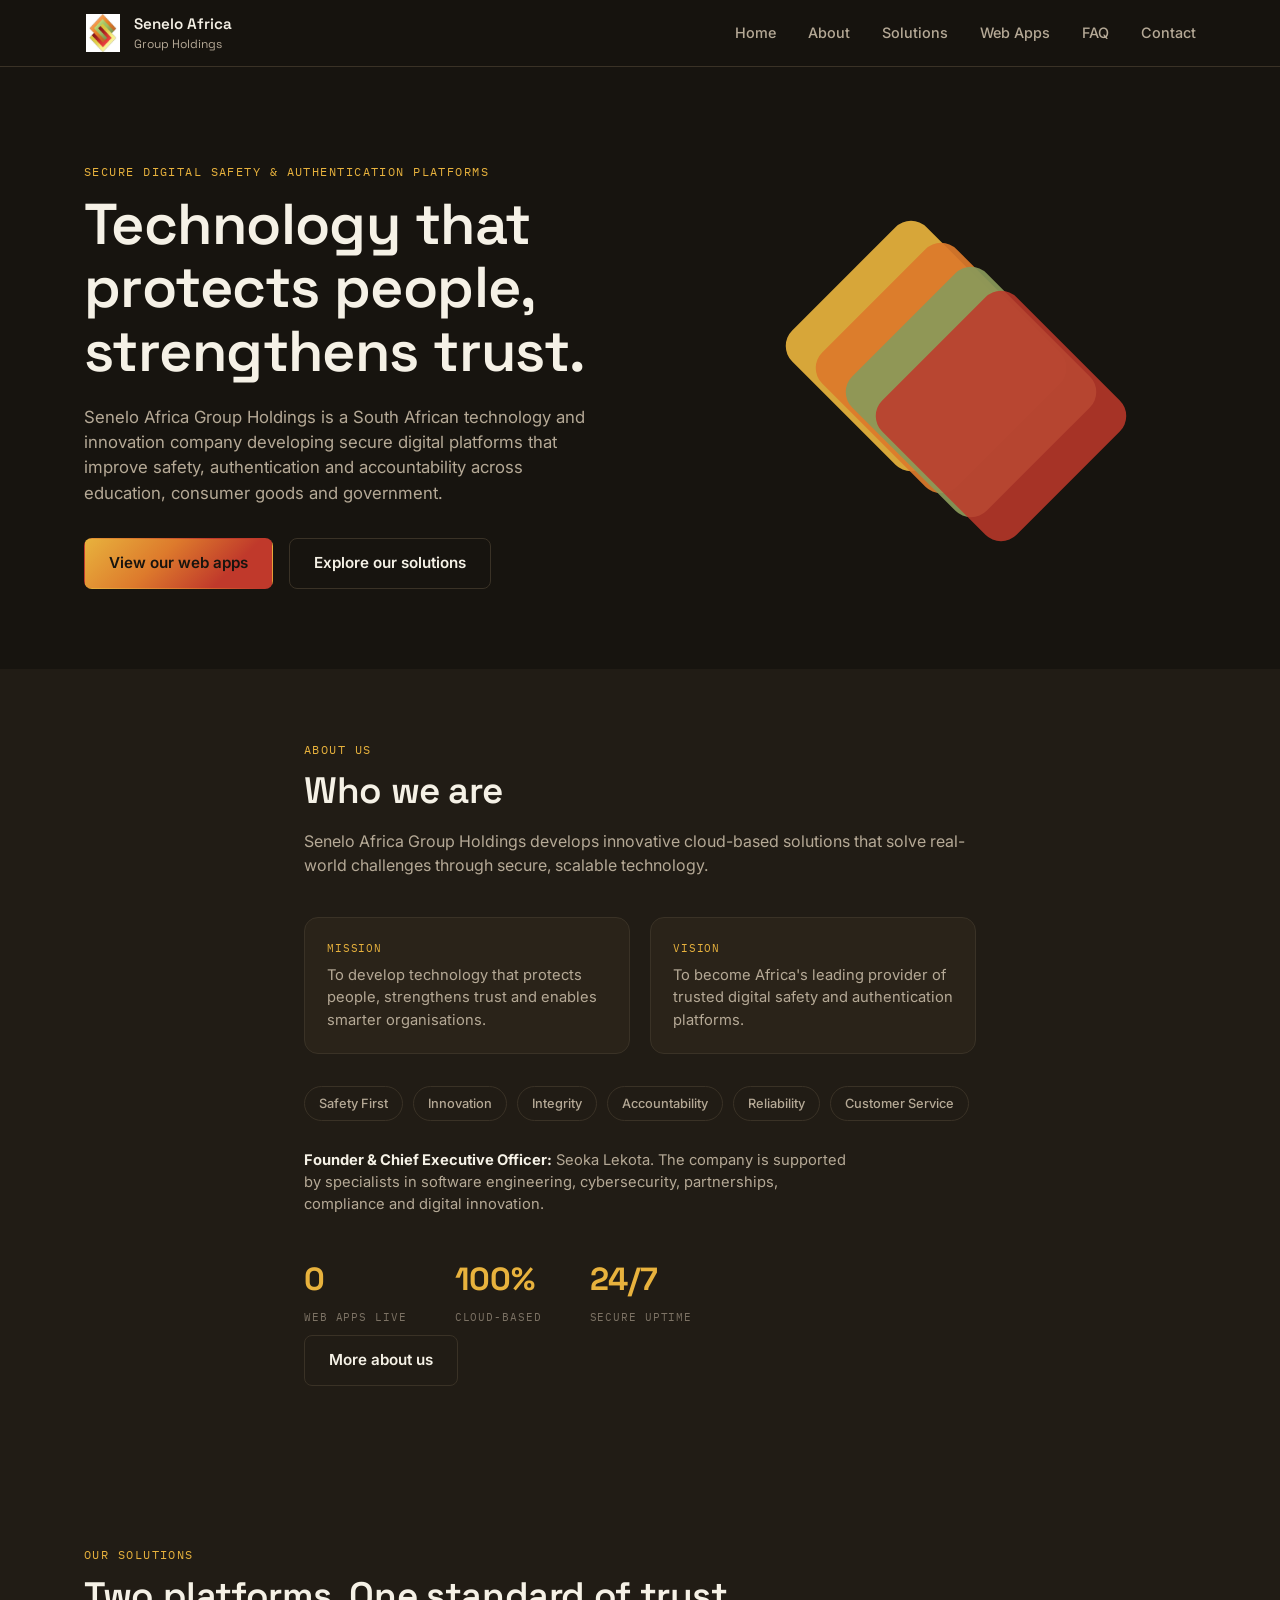
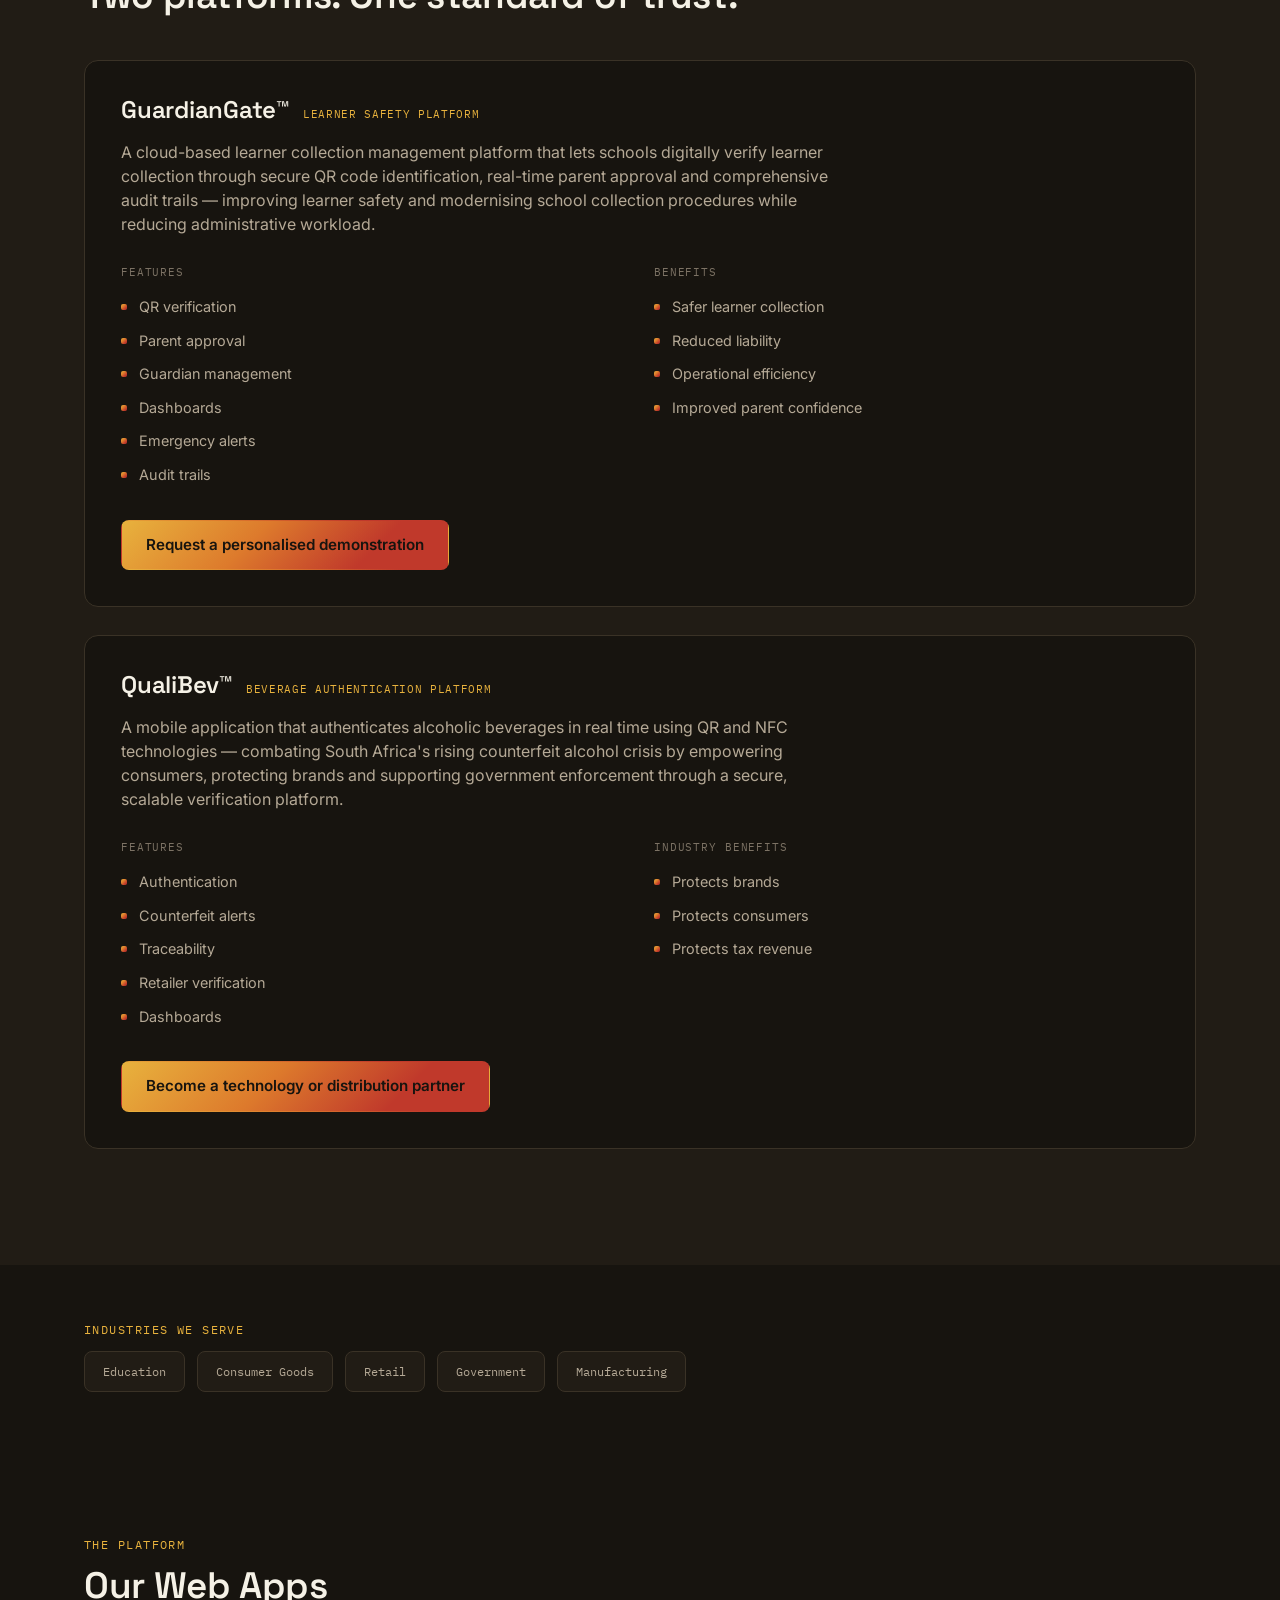
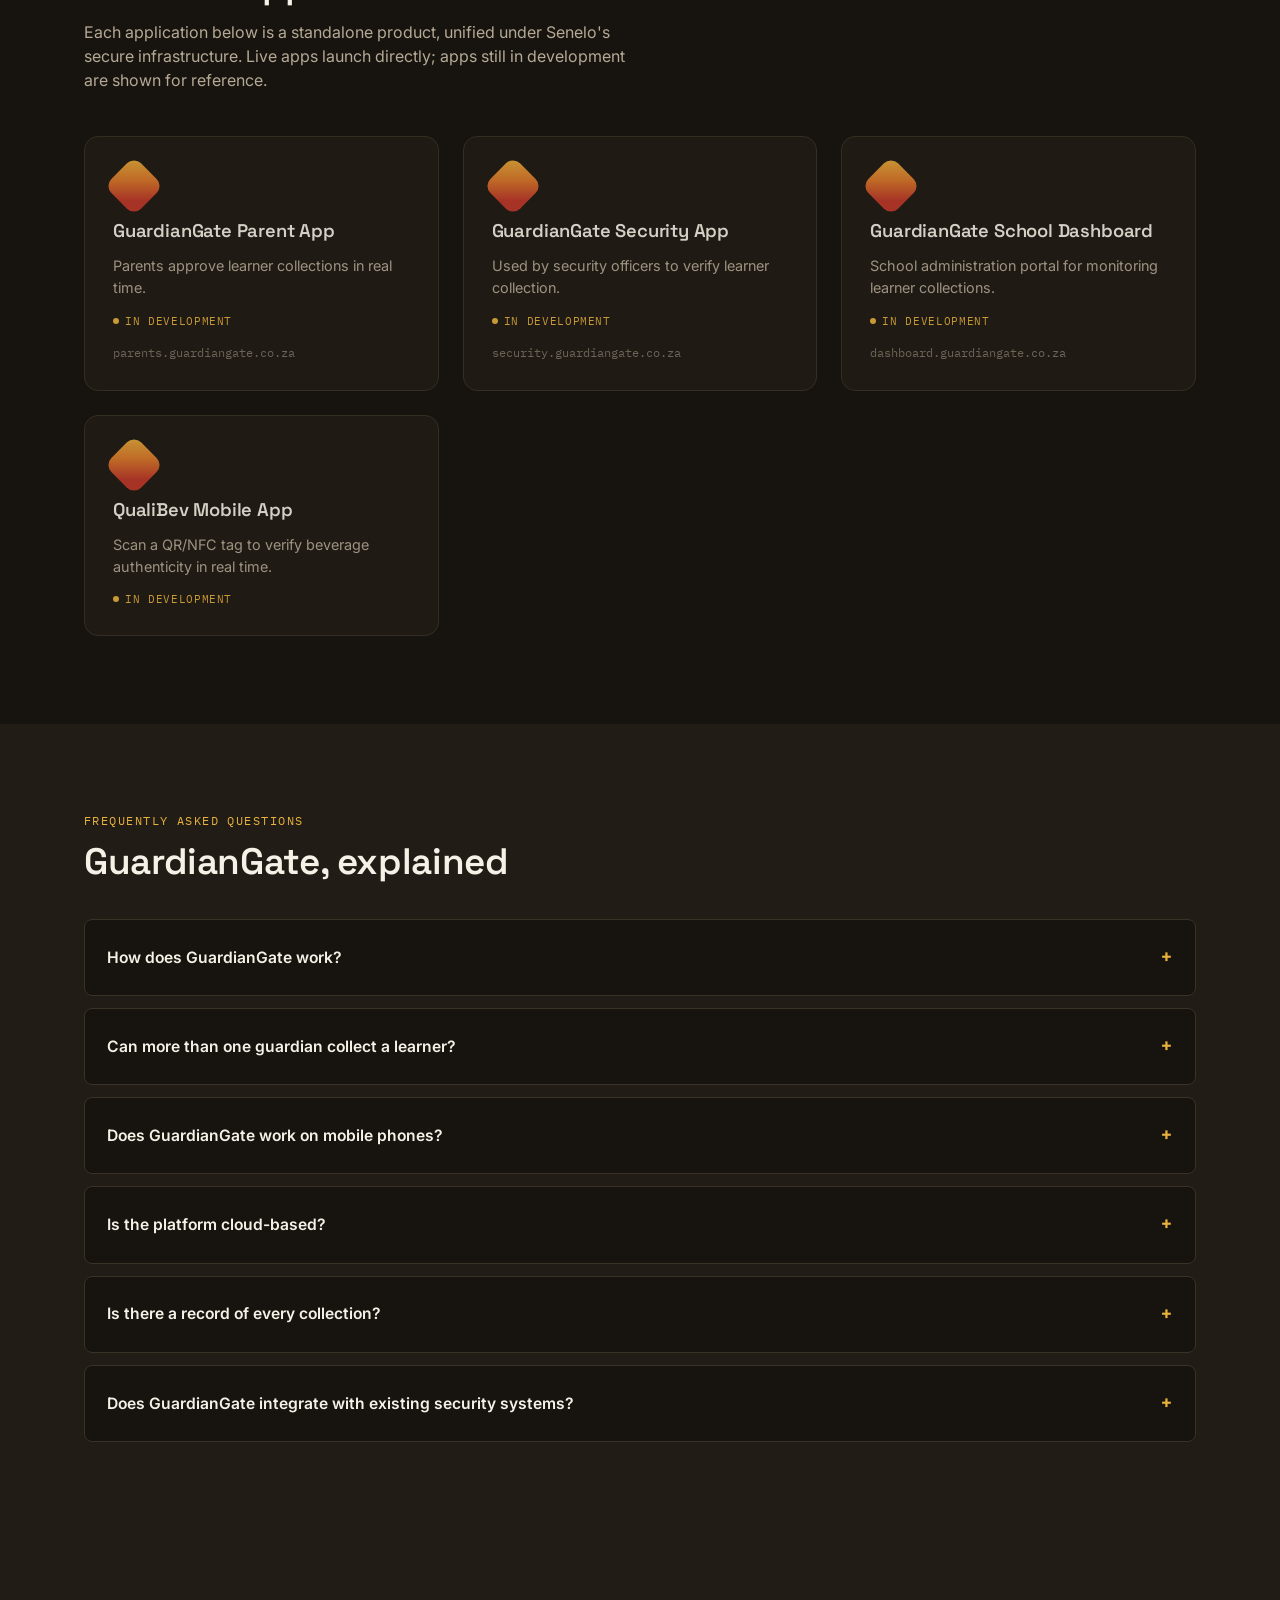
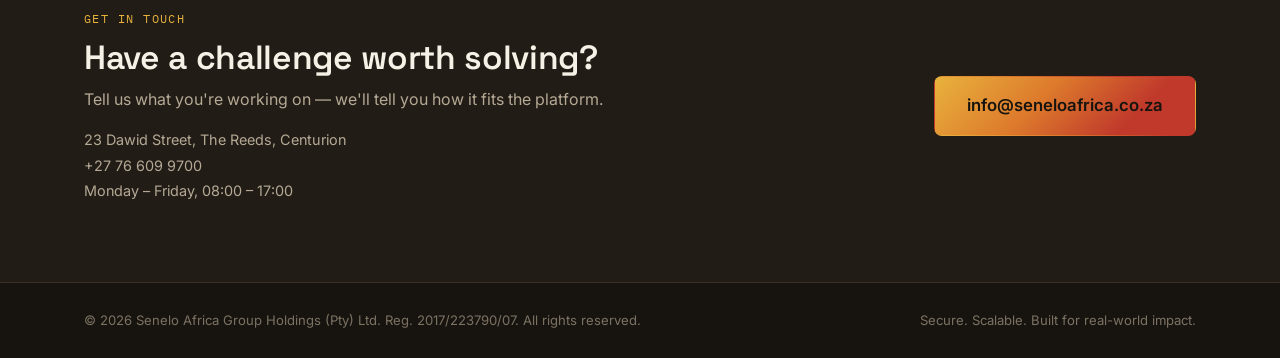
==== index.html @ 6ef2a990 "move site files to root" ====
<!DOCTYPE html>
<html lang="en">
<head>
  <meta charset="UTF-8" />
  <meta name="viewport" content="width=device-width, initial-scale=1.0" />
  <title>Senelo Africa Group Holdings — Secure Digital Safety &amp; Authentication Platforms</title>
  <meta name="description" content="Senelo Africa Group Holdings develops innovative cloud-based solutions — including GuardianGate and QualiBev — that solve real-world challenges through secure, scalable technology." />
  <link rel="preconnect" href="https://fonts.googleapis.com">
  <link rel="preconnect" href="https://fonts.gstatic.com" crossorigin>
  <link href="https://fonts.googleapis.com/css2?family=Space+Grotesk:wght@400;500;600;700&family=Inter:wght@400;500;600&family=IBM+Plex+Mono:wght@500&display=swap" rel="stylesheet">
  <link rel="stylesheet" href="css/style.css" />
</head>
<body>

  <!-- ===== HEADER ===== -->
  <header class="site-header">
    <div class="container header-inner">
      <a href="#home" class="brand">
        <img src="assets/logo.png" alt="Senelo Africa Group Holdings" class="brand-mark" />
        <span class="brand-name">Senelo Africa<br><span class="brand-sub">Group Holdings</span></span>
      </a>

      <nav class="site-nav" id="siteNav">
        <a href="#home">Home</a>
        <a href="#about">About</a>
        <a href="#solutions">Solutions</a>
        <a href="#apps">Web Apps</a>
        <a href="#faq">FAQ</a>
        <a href="#contact">Contact</a>
      </nav>

      <button class="nav-toggle" id="navToggle" aria-label="Toggle navigation" aria-expanded="false">
        <span></span><span></span><span></span>
      </button>
    </div>
  </header>

  <!-- ===== HERO ===== -->
  <section class="hero" id="home">
    <div class="container hero-inner">
      <div class="hero-copy">
        <p class="eyebrow">Secure Digital Safety &amp; Authentication Platforms</p>
        <h1>Technology that protects people,<br>strengthens trust.</h1>
        <p class="hero-lede">
          Senelo Africa Group Holdings is a South African technology and
          innovation company developing secure digital platforms that
          improve safety, authentication and accountability across
          education, consumer goods and government.
        </p>
        <div class="hero-actions">
          <a href="#apps" class="btn btn-primary">View our web apps</a>
          <a href="#solutions" class="btn btn-ghost">Explore our solutions</a>
        </div>
      </div>

      <div class="hero-visual" aria-hidden="true">
        <div class="facet-stack">
          <div class="facet facet-1"></div>
          <div class="facet facet-2"></div>
          <div class="facet facet-3"></div>
          <div class="facet facet-4"></div>
        </div>
      </div>
    </div>
  </section>

  <!-- ===== ABOUT ===== -->
  <section class="about" id="about">
    <div class="container about-inner">
      <p class="eyebrow">About Us</p>
      <h2>Who we are</h2>
      <p class="about-text">
        Senelo Africa Group Holdings develops innovative cloud-based
        solutions that solve real-world challenges through secure,
        scalable technology.
      </p>

      <div class="mission-grid">
        <div class="mission-card">
          <span class="mission-label">Mission</span>
          <p>To develop technology that protects people, strengthens trust and enables smarter organisations.</p>
        </div>
        <div class="mission-card">
          <span class="mission-label">Vision</span>
          <p>To become Africa's leading provider of trusted digital safety and authentication platforms.</p>
        </div>
      </div>

      <div class="values-row">
        <span class="value-pill">Safety First</span>
        <span class="value-pill">Innovation</span>
        <span class="value-pill">Integrity</span>
        <span class="value-pill">Accountability</span>
        <span class="value-pill">Reliability</span>
        <span class="value-pill">Customer Service</span>
      </div>

      <p class="leadership-text">
        <strong>Founder &amp; Chief Executive Officer:</strong> Seoka Lekota.
        The company is supported by specialists in software engineering,
        cybersecurity, partnerships, compliance and digital innovation.
      </p>

      <div class="stat-row">
        <div class="stat">
          <span class="stat-value" id="statApps">0</span>
          <span class="stat-label">Web Apps Live</span>
        </div>
        <div class="stat">
          <span class="stat-value">100%</span>
          <span class="stat-label">Cloud-Based</span>
        </div>
        <div class="stat">
          <span class="stat-value">24/7</span>
          <span class="stat-label">Secure Uptime</span>
        </div>
      </div>

      <a href="about.html" class="btn btn-ghost about-more-btn">More about us</a>
    </div>
  </section>

  <!-- ===== SOLUTIONS ===== -->
  <section class="solutions" id="solutions">
    <div class="container">
      <p class="eyebrow">Our Solutions</p>
      <h2>Two platforms. One standard of trust.</h2>

      <div class="solution-card">
        <div class="solution-head">
          <h3>GuardianGate™</h3>
          <span class="solution-tag">Learner Safety Platform</span>
        </div>
        <p class="solution-overview">
          A cloud-based learner collection management platform that lets
          schools digitally verify learner collection through secure QR
          code identification, real-time parent approval and comprehensive
          audit trails — improving learner safety and modernising school
          collection procedures while reducing administrative workload.
        </p>
        <div class="solution-cols">
          <div>
            <span class="solution-col-label">Features</span>
            <ul>
              <li>QR verification</li>
              <li>Parent approval</li>
              <li>Guardian management</li>
              <li>Dashboards</li>
              <li>Emergency alerts</li>
              <li>Audit trails</li>
            </ul>
          </div>
          <div>
            <span class="solution-col-label">Benefits</span>
            <ul>
              <li>Safer learner collection</li>
              <li>Reduced liability</li>
              <li>Operational efficiency</li>
              <li>Improved parent confidence</li>
            </ul>
          </div>
        </div>
        <a href="#contact" class="btn btn-primary">Request a personalised demonstration</a>
      </div>

      <div class="solution-card">
        <div class="solution-head">
          <h3>QualiBev™</h3>
          <span class="solution-tag">Beverage Authentication Platform</span>
        </div>
        <p class="solution-overview">
          A mobile application that authenticates alcoholic beverages in
          real time using QR and NFC technologies — combating South
          Africa's rising counterfeit alcohol crisis by empowering
          consumers, protecting brands and supporting government
          enforcement through a secure, scalable verification platform.
        </p>
        <div class="solution-cols">
          <div>
            <span class="solution-col-label">Features</span>
            <ul>
              <li>Authentication</li>
              <li>Counterfeit alerts</li>
              <li>Traceability</li>
              <li>Retailer verification</li>
              <li>Dashboards</li>
            </ul>
          </div>
          <div>
            <span class="solution-col-label">Industry Benefits</span>
            <ul>
              <li>Protects brands</li>
              <li>Protects consumers</li>
              <li>Protects tax revenue</li>
            </ul>
          </div>
        </div>
        <a href="#contact" class="btn btn-primary">Become a technology or distribution partner</a>
      </div>
    </div>
  </section>

  <!-- ===== INDUSTRIES ===== -->
  <section class="industries">
    <div class="container">
      <p class="eyebrow">Industries We Serve</p>
      <div class="industry-row">
        <span class="industry-pill">Education</span>
        <span class="industry-pill">Consumer Goods</span>
        <span class="industry-pill">Retail</span>
        <span class="industry-pill">Government</span>
        <span class="industry-pill">Manufacturing</span>
      </div>
    </div>
  </section>

  <!-- ===== WEB APPS ===== -->
  <section class="apps" id="apps">
    <div class="container">
      <p class="eyebrow">The Platform</p>
      <h2>Our Web Apps</h2>
      <p class="apps-lede">Each application below is a standalone product, unified under Senelo's secure infrastructure. Live apps launch directly; apps still in development are shown for reference.</p>

      <div class="app-grid" id="appGrid">
        <!-- App cards are injected by js/main.js from the apps data array -->
      </div>
    </div>
  </section>

  <!-- ===== FAQ ===== -->
  <section class="faq" id="faq">
    <div class="container">
      <p class="eyebrow">Frequently Asked Questions</p>
      <h2>GuardianGate, explained</h2>

      <div class="faq-list">
        <details class="faq-item">
          <summary>How does GuardianGate work?</summary>
          <p>Parents register authorised collectors. Security scans the learner QR code. The parent receives an approval request and approves or declines it. The learner is released, and a digital audit trail is automatically stored.</p>
        </details>
        <details class="faq-item">
          <summary>Can more than one guardian collect a learner?</summary>
          <p>Yes — parents can manage multiple authorised collectors.</p>
        </details>
        <details class="faq-item">
          <summary>Does GuardianGate work on mobile phones?</summary>
          <p>Yes — parents receive notifications and approve collections directly from their smartphones.</p>
        </details>
        <details class="faq-item">
          <summary>Is the platform cloud-based?</summary>
          <p>Yes — GuardianGate operates securely in the cloud.</p>
        </details>
        <details class="faq-item">
          <summary>Is there a record of every collection?</summary>
          <p>Yes — every collection is permanently recorded with date, time and authorised collector information.</p>
        </details>
        <details class="faq-item">
          <summary>Does GuardianGate integrate with existing security systems?</summary>
          <p>Yes — it complements access control, facial recognition, CCTV and visitor management systems.</p>
        </details>
      </div>
    </div>
  </section>

  <!-- ===== CONTACT ===== -->
  <section class="contact" id="contact">
    <div class="container contact-inner">
      <div>
        <p class="eyebrow">Get in Touch</p>
        <h2>Have a challenge worth solving?</h2>
        <p class="contact-text">Tell us what you're working on — we'll tell you how it fits the platform.</p>
        <div class="contact-details">
          <p>23 Dawid Street, The Reeds, Centurion</p>
          <p>+27 76 609 9700</p>
          <p>Monday – Friday, 08:00 – 17:00</p>
        </div>
      </div>
      <a href="mailto:info@seneloafrica.co.za" class="btn btn-primary btn-large">info@seneloafrica.co.za</a>
    </div>
  </section>

  <!-- ===== FOOTER ===== -->
  <footer class="site-footer">
    <div class="container footer-inner">
      <span>&copy; <span id="year"></span> Senelo Africa Group Holdings (Pty) Ltd. Reg. 2017/223790/07. All rights reserved.</span>
      <span class="footer-tag">Secure. Scalable. Built for real-world impact.</span>
    </div>
  </footer>

  <script src="js/main.js"></script>
</body>
</html>
---- css/style.css ----
/* =========================================================
   SENELO AFRICA GROUP HOLDINGS — DESIGN TOKENS
   ========================================================= */
:root {
  /* Color — pulled from the brand mark's layered diamond gradient */
  --color-bg: #17140F;
  --color-surface: #211C15;
  --color-surface-2: #2A2319;
  --color-border: #3A3226;

  --color-orange: #DD7A2C;
  --color-red: #C0392B;
  --color-gold: #E8B23D;
  --color-olive: #8A9A5B;

  --color-text: #F5F1E6;
  --color-text-muted: #B5A996;
  --color-text-dim: #7C7264;

  --gradient-facet: linear-gradient(135deg, var(--color-gold), var(--color-orange) 40%, var(--color-red) 75%);

  /* Type */
  --font-display: 'Space Grotesk', sans-serif;
  --font-body: 'Inter', sans-serif;
  --font-mono: 'IBM Plex Mono', monospace;

  /* Layout */
  --max-width: 1160px;
  --radius: 14px;
  --radius-sm: 8px;
}

/* =========================================================
   RESET & BASE
   ========================================================= */
* { box-sizing: border-box; margin: 0; padding: 0; }

html { scroll-behavior: smooth; }

@media (prefers-reduced-motion: reduce) {
  html { scroll-behavior: auto; }
  *, *::before, *::after { animation-duration: 0.01ms !important; animation-iteration-count: 1 !important; transition-duration: 0.01ms !important; }
}

body {
  font-family: var(--font-body);
  background: var(--color-bg);
  color: var(--color-text);
  line-height: 1.5;
  -webkit-font-smoothing: antialiased;
}

img { max-width: 100%; display: block; }

a { color: inherit; text-decoration: none; }

h1, h2, h3 {
  font-family: var(--font-display);
  font-weight: 600;
  line-height: 1.1;
  letter-spacing: -0.01em;
}

.container {
  max-width: var(--max-width);
  margin: 0 auto;
  padding: 0 24px;
}

.eyebrow {
  font-family: var(--font-mono);
  font-size: 0.75rem;
  letter-spacing: 0.12em;
  text-transform: uppercase;
  color: var(--color-gold);
  margin-bottom: 12px;
}

a:focus-visible,
button:focus-visible {
  outline: 2px solid var(--color-gold);
  outline-offset: 3px;
}

/* =========================================================
   BUTTONS
   ========================================================= */
.btn {
  display: inline-flex;
  align-items: center;
  gap: 8px;
  padding: 13px 24px;
  border-radius: var(--radius-sm);
  font-weight: 600;
  font-size: 0.95rem;
  border: 1px solid transparent;
  cursor: pointer;
  transition: transform 0.15s ease, background 0.2s ease, border-color 0.2s ease;
}

.btn:hover { transform: translateY(-2px); }

.btn-primary {
  background: var(--gradient-facet);
  color: #17140F;
}

.btn-ghost {
  border-color: var(--color-border);
  color: var(--color-text);
}
.btn-ghost:hover { border-color: var(--color-gold); }

.btn-large { padding: 16px 32px; font-size: 1.05rem; }

/* =========================================================
   HEADER
   ========================================================= */
.site-header {
  position: sticky;
  top: 0;
  z-index: 50;
  background: rgba(23, 20, 15, 0.88);
  backdrop-filter: blur(10px);
  border-bottom: 1px solid var(--color-border);
}

.header-inner {
  display: flex;
  align-items: center;
  justify-content: space-between;
  padding-top: 14px;
  padding-bottom: 14px;
}

.brand {
  display: flex;
  align-items: center;
  gap: 12px;
}

.brand-mark { width: 38px; height: 38px; object-fit: contain; }

.brand-name {
  font-family: var(--font-display);
  font-size: 0.95rem;
  font-weight: 600;
  line-height: 1.25;
}

.brand-sub {
  font-size: 0.75rem;
  font-weight: 400;
  color: var(--color-text-muted);
}

.site-nav {
  display: flex;
  gap: 32px;
}

.site-nav a {
  font-size: 0.9rem;
  font-weight: 500;
  color: var(--color-text-muted);
  transition: color 0.2s ease;
}

.site-nav a:hover { color: var(--color-gold); }

.nav-toggle {
  display: none;
  flex-direction: column;
  justify-content: center;
  gap: 5px;
  width: 36px;
  height: 36px;
  background: none;
  border: none;
  cursor: pointer;
}

.nav-toggle span {
  width: 100%;
  height: 2px;
  background: var(--color-text);
  border-radius: 2px;
}

/* =========================================================
   HERO
   ========================================================= */
.hero { padding: 96px 0 80px; overflow: hidden; }

.hero-inner {
  display: grid;
  grid-template-columns: 1.1fr 0.9fr;
  align-items: center;
  gap: 48px;
}

.hero h1 {
  font-size: clamp(2.4rem, 4.5vw, 3.6rem);
  margin-bottom: 22px;
}

.hero-lede {
  font-size: 1.05rem;
  color: var(--color-text-muted);
  max-width: 46ch;
  margin-bottom: 32px;
}

.hero-actions { display: flex; gap: 16px; flex-wrap: wrap; }

/* --- Signature element: layered facet stack, echoes the brand mark --- */
.hero-visual {
  display: flex;
  align-items: center;
  justify-content: center;
}

.facet-stack {
  position: relative;
  width: 320px;
  height: 320px;
}

.facet {
  position: absolute;
  inset: 0;
  margin: auto;
  width: 190px;
  height: 190px;
  border-radius: 22px;
  transform: rotate(45deg);
  opacity: 0.92;
  animation: float 7s ease-in-out infinite;
}

.facet-1 { background: var(--color-gold);   transform: translate(-46px, -30px) rotate(45deg); animation-delay: 0s; }
.facet-2 { background: var(--color-orange); transform: translate(-16px, -8px) rotate(45deg);  animation-delay: 0.6s; }
.facet-3 { background: var(--color-olive);  transform: translate(14px, 16px) rotate(45deg);   animation-delay: 1.2s; }
.facet-4 { background: var(--color-red);    transform: translate(44px, 40px) rotate(45deg);   animation-delay: 1.8s; opacity: 0.85; }

@keyframes float {
  0%, 100% { translate: 0 0; }
  50% { translate: 0 -10px; }
}

/* =========================================================
   ABOUT
   ========================================================= */
.about { padding: 72px 0; background: var(--color-surface); }

.about-inner { max-width: 720px; }

.about h2 { font-size: clamp(1.7rem, 3vw, 2.3rem); margin-bottom: 18px; }

.about-text { color: var(--color-text-muted); margin-bottom: 40px; }

.stat-row { display: flex; gap: 48px; flex-wrap: wrap; }

.stat-value {
  display: block;
  font-family: var(--font-display);
  font-size: 2rem;
  font-weight: 700;
  color: var(--color-gold);
}

.stat-label {
  font-family: var(--font-mono);
  font-size: 0.7rem;
  letter-spacing: 0.08em;
  text-transform: uppercase;
  color: var(--color-text-dim);
}

/* =========================================================
   APPS
   ========================================================= */
.apps { padding: 88px 0; }

.apps h2 { font-size: clamp(1.7rem, 3vw, 2.3rem); margin-bottom: 14px; }

.apps-lede { color: var(--color-text-muted); max-width: 56ch; margin-bottom: 44px; }

.app-grid {
  display: grid;
  grid-template-columns: repeat(auto-fill, minmax(280px, 1fr));
  gap: 24px;
}

.app-card {
  background: var(--color-surface);
  border: 1px solid var(--color-border);
  border-radius: var(--radius);
  padding: 28px;
  display: flex;
  flex-direction: column;
  gap: 14px;
  transition: border-color 0.2s ease, transform 0.2s ease;
}

.app-card:hover {
  border-color: var(--color-gold);
  transform: translateY(-3px);
}

.app-icon {
  width: 42px;
  height: 42px;
  border-radius: 10px;
  transform: rotate(45deg);
  background: var(--gradient-facet);
}

.app-icon-wrap { display: flex; align-items: center; justify-content: center; width: 42px; height: 42px; }

.app-card h3 { font-size: 1.15rem; font-weight: 600; }

.app-card p {
  color: var(--color-text-muted);
  font-size: 0.9rem;
  flex-grow: 1;
}

.app-status {
  display: inline-flex;
  align-items: center;
  gap: 6px;
  font-family: var(--font-mono);
  font-size: 0.68rem;
  letter-spacing: 0.06em;
  text-transform: uppercase;
  color: var(--color-olive);
  width: fit-content;
}

.app-status::before {
  content: '';
  width: 6px;
  height: 6px;
  border-radius: 50%;
  background: currentColor;
}

.app-status.status-dev { color: var(--color-gold); }

.app-launch {
  margin-top: 6px;
  font-size: 0.88rem;
  font-weight: 600;
  color: var(--color-gold);
  display: inline-flex;
  align-items: center;
  gap: 6px;
}

.app-launch::after { content: '→'; transition: transform 0.2s ease; }
.app-card:hover .app-launch::after { transform: translateX(4px); }

/* =========================================================
   CONTACT
   ========================================================= */
.contact { padding: 80px 0; background: var(--color-surface); }

.contact-inner {
  display: flex;
  align-items: center;
  justify-content: space-between;
  gap: 32px;
  flex-wrap: wrap;
}

.contact h2 { font-size: clamp(1.6rem, 3vw, 2.1rem); margin-bottom: 10px; }

.contact-text { color: var(--color-text-muted); }

/* =========================================================
   FOOTER
   ========================================================= */
.site-footer { padding: 28px 0; border-top: 1px solid var(--color-border); }

.footer-inner {
  display: flex;
  justify-content: space-between;
  flex-wrap: wrap;
  gap: 12px;
  font-size: 0.82rem;
  color: var(--color-text-dim);
}

/* =========================================================
   RESPONSIVE
   ========================================================= */
@media (max-width: 860px) {
  .hero-inner { grid-template-columns: 1fr; }
  .hero-visual { order: -1; }
  .facet-stack { width: 240px; height: 240px; margin: 0 auto; }

  .site-nav {
    position: absolute;
    top: 100%;
    left: 0;
    right: 0;
    background: var(--color-bg);
    border-bottom: 1px solid var(--color-border);
    flex-direction: column;
    padding: 20px 24px;
    gap: 18px;
    display: none;
  }

  .site-nav.open { display: flex; }

  .nav-toggle { display: flex; }

  .contact-inner { flex-direction: column; align-items: flex-start; }
}

@media (max-width: 520px) {
  .stat-row { gap: 28px; }
  .hero { padding: 64px 0 56px; }
}

/* =========================================================
   ABOUT — mission/vision, values, leadership
   ========================================================= */
.mission-grid {
  display: grid;
  grid-template-columns: 1fr 1fr;
  gap: 20px;
  margin-bottom: 32px;
}

.mission-card {
  background: var(--color-surface-2);
  border: 1px solid var(--color-border);
  border-radius: var(--radius);
  padding: 22px;
}

.mission-label {
  display: block;
  font-family: var(--font-mono);
  font-size: 0.68rem;
  letter-spacing: 0.08em;
  text-transform: uppercase;
  color: var(--color-gold);
  margin-bottom: 8px;
}

.mission-card p { color: var(--color-text-muted); font-size: 0.92rem; }

.values-row {
  display: flex;
  flex-wrap: wrap;
  gap: 10px;
  margin-bottom: 28px;
}

.value-pill {
  font-size: 0.8rem;
  font-weight: 500;
  padding: 7px 14px;
  border-radius: 999px;
  border: 1px solid var(--color-border);
  color: var(--color-text-muted);
}

.leadership-text {
  color: var(--color-text-muted);
  font-size: 0.92rem;
  max-width: 62ch;
  margin-bottom: 40px;
}

.leadership-text strong { color: var(--color-text); }

.about-more-btn { margin-top: 8px; }

/* =========================================================
   SOLUTIONS
   ========================================================= */
.solutions { padding: 88px 0; background: var(--color-surface); }

.solutions h2 { font-size: clamp(1.7rem, 3vw, 2.3rem); margin-bottom: 44px; }

.solution-card {
  background: var(--color-bg);
  border: 1px solid var(--color-border);
  border-radius: var(--radius);
  padding: 36px;
  margin-bottom: 28px;
}

.solution-head {
  display: flex;
  align-items: baseline;
  gap: 14px;
  flex-wrap: wrap;
  margin-bottom: 16px;
}

.solution-head h3 {
  font-size: 1.5rem;
}

.solution-tag {
  font-family: var(--font-mono);
  font-size: 0.7rem;
  letter-spacing: 0.06em;
  text-transform: uppercase;
  color: var(--color-gold);
}

.solution-overview {
  color: var(--color-text-muted);
  max-width: 72ch;
  margin-bottom: 28px;
}

.solution-cols {
  display: grid;
  grid-template-columns: 1fr 1fr;
  gap: 28px;
  margin-bottom: 28px;
}

.solution-col-label {
  display: block;
  font-family: var(--font-mono);
  font-size: 0.68rem;
  letter-spacing: 0.08em;
  text-transform: uppercase;
  color: var(--color-text-dim);
  margin-bottom: 10px;
}

.solution-cols ul { list-style: none; }

.solution-cols li {
  color: var(--color-text-muted);
  font-size: 0.9rem;
  padding: 6px 0;
  padding-left: 18px;
  position: relative;
}

.solution-cols li::before {
  content: '';
  position: absolute;
  left: 0;
  top: 14px;
  width: 6px;
  height: 6px;
  border-radius: 2px;
  background: var(--gradient-facet);
}

/* =========================================================
   INDUSTRIES
   ========================================================= */
.industries { padding: 56px 0; }

.industry-row { display: flex; flex-wrap: wrap; gap: 12px; }

.industry-pill {
  font-family: var(--font-mono);
  font-size: 0.78rem;
  padding: 10px 18px;
  border-radius: var(--radius-sm);
  background: var(--color-surface);
  border: 1px solid var(--color-border);
  color: var(--color-text-muted);
}

/* =========================================================
   APP CARDS — non-clickable "in development" state
   ========================================================= */
.app-card.is-pending {
  cursor: default;
  opacity: 0.85;
}

.app-card.is-pending:hover { transform: none; border-color: var(--color-border); }

.app-subdomain {
  font-family: var(--font-mono);
  font-size: 0.78rem;
  color: var(--color-text-dim);
}

/* =========================================================
   FAQ
   ========================================================= */
.faq { padding: 88px 0; background: var(--color-surface); }

.faq h2 { font-size: clamp(1.7rem, 3vw, 2.3rem); margin-bottom: 36px; }

.faq-list { display: flex; flex-direction: column; gap: 12px; }

.faq-item {
  background: var(--color-bg);
  border: 1px solid var(--color-border);
  border-radius: var(--radius-sm);
  padding: 4px 22px;
}

.faq-item summary {
  cursor: pointer;
  padding: 18px 0;
  font-weight: 600;
  font-size: 0.98rem;
  list-style: none;
  display: flex;
  justify-content: space-between;
  align-items: center;
}

.faq-item summary::-webkit-details-marker { display: none; }

.faq-item summary::after {
  content: '+';
  font-family: var(--font-display);
  font-size: 1.3rem;
  color: var(--color-gold);
  transition: transform 0.2s ease;
}

.faq-item[open] summary::after { transform: rotate(45deg); }

.faq-item p {
  color: var(--color-text-muted);
  font-size: 0.92rem;
  padding-bottom: 20px;
  max-width: 68ch;
}

/* =========================================================
   CONTACT DETAILS
   ========================================================= */
.contact-details {
  margin-top: 18px;
  color: var(--color-text-muted);
  font-size: 0.9rem;
  display: flex;
  flex-direction: column;
  gap: 4px;
}

/* =========================================================
   RESPONSIVE (additions)
   ========================================================= */
@media (max-width: 700px) {
  .mission-grid { grid-template-columns: 1fr; }
  .solution-cols { grid-template-columns: 1fr; gap: 20px; }
}

/* =========================================================
   ABOUT PAGE (about.html)
   ========================================================= */
.nav-active { color: var(--color-gold) !important; }

.page-intro { padding: 80px 0 56px; border-bottom: 1px solid var(--color-border); }

.page-intro h1 {
  font-size: clamp(2rem, 4vw, 2.8rem);
  margin: 14px 0 18px;
}

.page-intro-lede {
  color: var(--color-text-muted);
  max-width: 60ch;
  font-size: 1.02rem;
}

.about-full { padding: 72px 0 96px; }

.about-full-inner { max-width: 760px; }

.about-full-block { margin-bottom: 44px; }

.about-full-block h2 {
  font-size: 1.3rem;
  margin-bottom: 14px;
}

.about-full-block p {
  color: var(--color-text-muted);
  max-width: 65ch;
}

.about-full-block p strong { color: var(--color-text); }

.about-full .mission-grid { margin-bottom: 44px; }

.info-table {
  border: 1px solid var(--color-border);
  border-radius: var(--radius);
  overflow: hidden;
}

.info-row {
  display: flex;
  justify-content: space-between;
  gap: 16px;
  padding: 14px 20px;
  border-bottom: 1px solid var(--color-border);
  flex-wrap: wrap;
}

.info-row:last-child { border-bottom: none; }

.info-label {
  font-family: var(--font-mono);
  font-size: 0.72rem;
  letter-spacing: 0.05em;
  text-transform: uppercase;
  color: var(--color-text-dim);
}

.info-value {
  font-size: 0.92rem;
  color: var(--color-text);
  text-align: right;
}

.info-value a { color: var(--color-gold); }
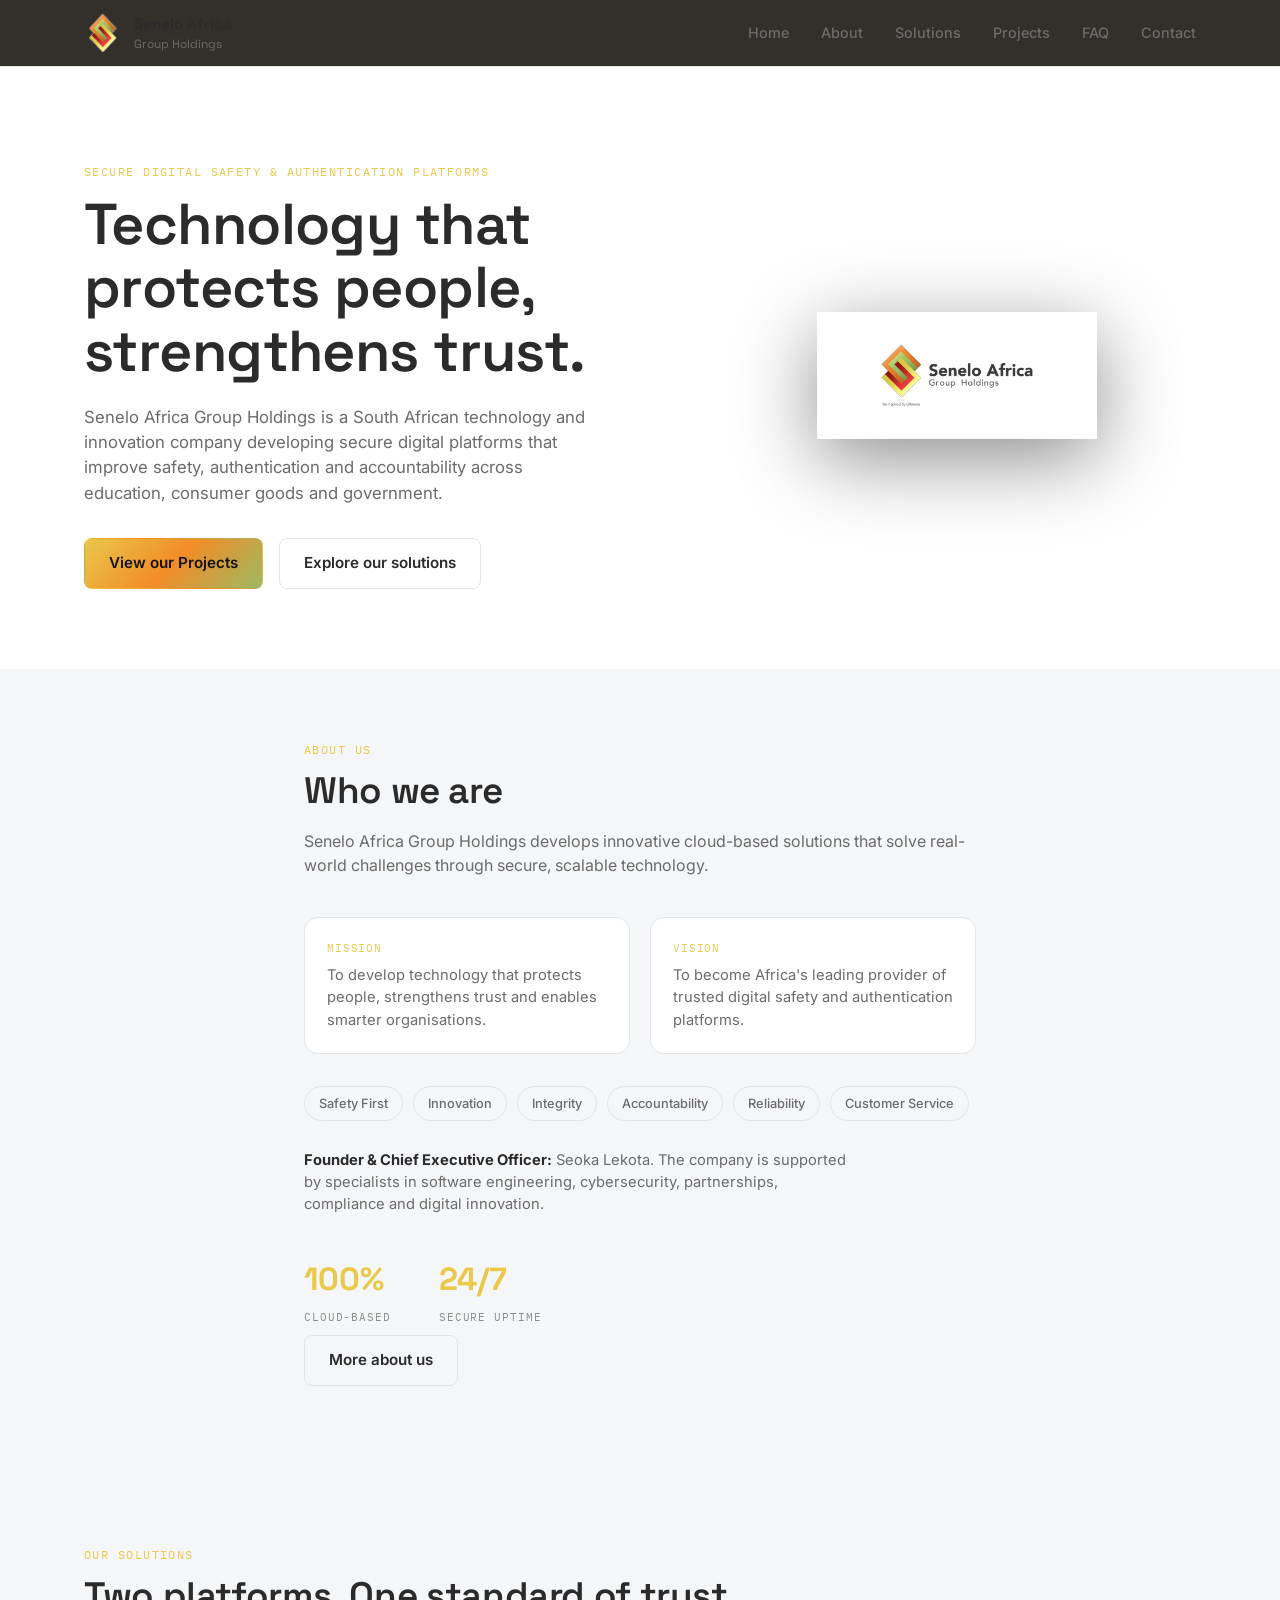
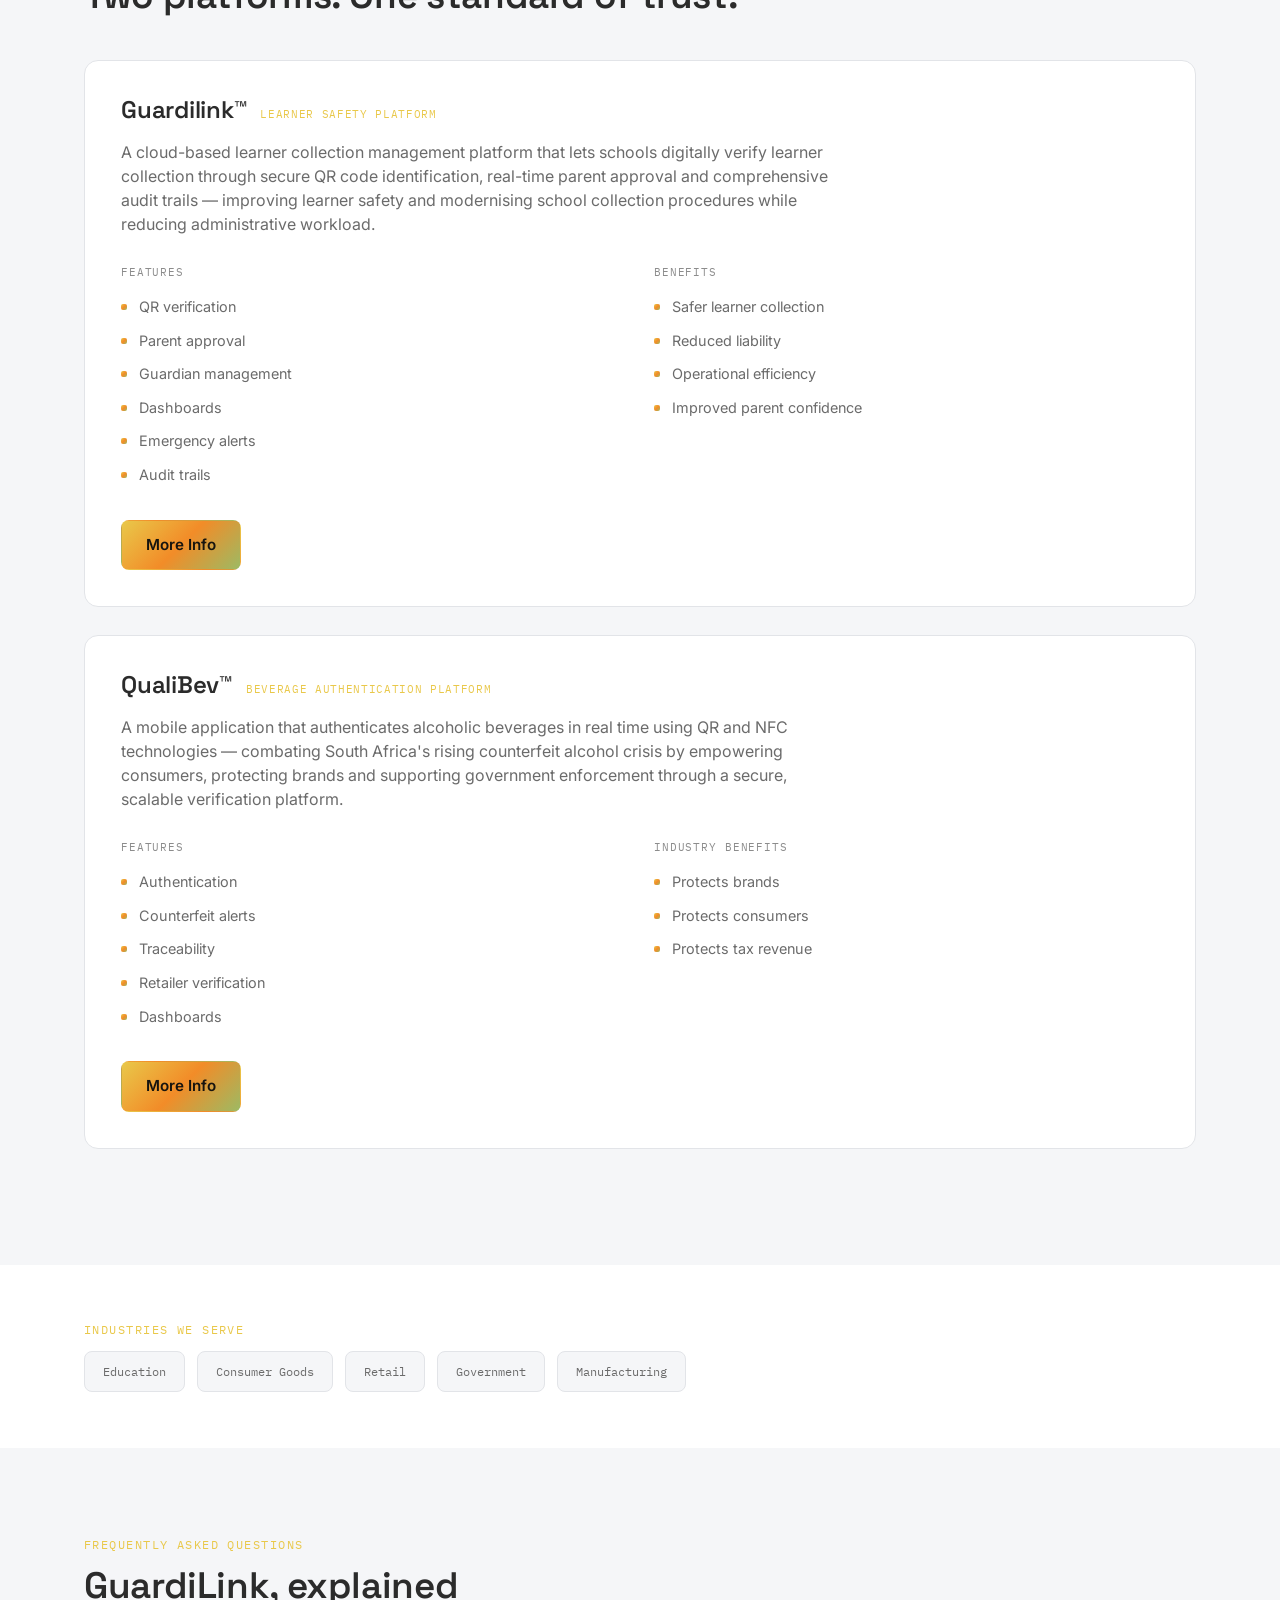
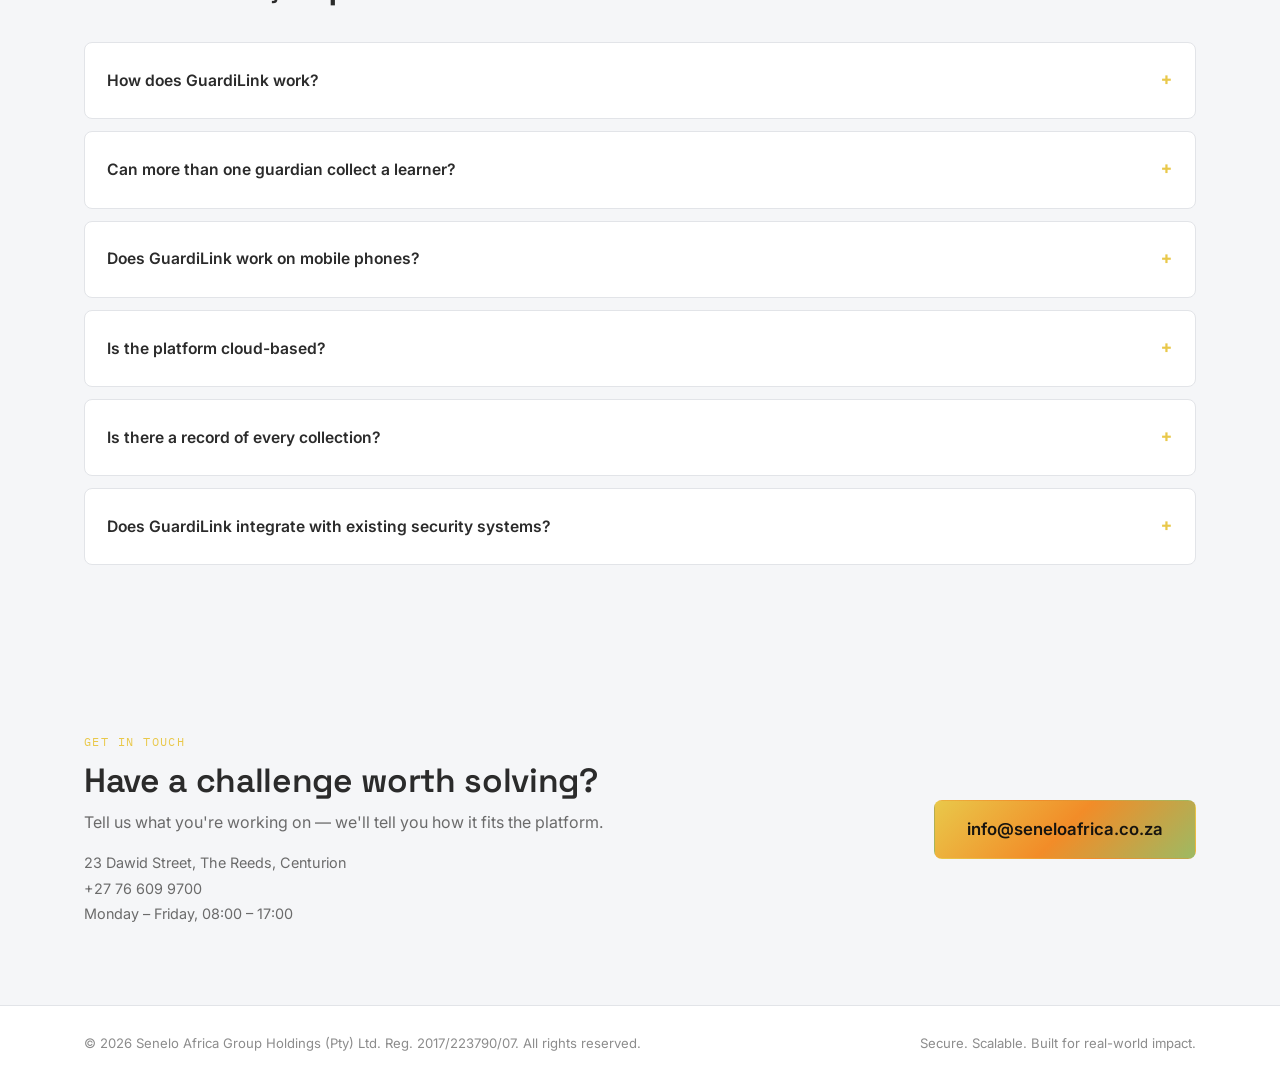
==== commit 06a50ce1: "move site files to root with updated white theme" ====
--- a/index.html
+++ b/index.html
@@ -24,7 +24,7 @@
         <a href="#home">Home</a>
         <a href="#about">About</a>
         <a href="#solutions">Solutions</a>
-        <a href="#apps">Web Apps</a>
+        <a href="projects.html">Projects</a>
         <a href="#faq">FAQ</a>
         <a href="#contact">Contact</a>
       </nav>
@@ -48,19 +48,15 @@
           education, consumer goods and government.
         </p>
         <div class="hero-actions">
-          <a href="#apps" class="btn btn-primary">View our web apps</a>
+          <a href="projects.html" class="btn btn-primary">View our Projects</a>
           <a href="#solutions" class="btn btn-ghost">Explore our solutions</a>
         </div>
       </div>
 
-      <div class="hero-visual" aria-hidden="true">
-        <div class="facet-stack">
-          <div class="facet facet-1"></div>
-          <div class="facet facet-2"></div>
-          <div class="facet facet-3"></div>
-          <div class="facet facet-4"></div>
-        </div>
-      </div>
+      <div class="hero-visual" id="heroVisual">
+  <div class="logo-glow"></div>
+  <img src="assets/HeroLogo.png" alt="Senelo Africa Group Holdings" class="hero-logo" id="heroLogo" />
+</div>
     </div>
   </section>
 
@@ -102,10 +98,7 @@
       </p>
 
       <div class="stat-row">
-        <div class="stat">
-          <span class="stat-value" id="statApps">0</span>
-          <span class="stat-label">Web Apps Live</span>
-        </div>
+        
         <div class="stat">
           <span class="stat-value">100%</span>
           <span class="stat-label">Cloud-Based</span>
@@ -128,7 +121,7 @@
 
       <div class="solution-card">
         <div class="solution-head">
-          <h3>GuardianGate™</h3>
+          <h3>Guardilink™</h3>
           <span class="solution-tag">Learner Safety Platform</span>
         </div>
         <p class="solution-overview">
@@ -160,7 +153,7 @@
             </ul>
           </div>
         </div>
-        <a href="#contact" class="btn btn-primary">Request a personalised demonstration</a>
+        <a href="GuardiLink.html" class="btn btn-primary">More Info</a>
       </div>
 
       <div class="solution-card">
@@ -195,7 +188,7 @@
             </ul>
           </div>
         </div>
-        <a href="#contact" class="btn btn-primary">Become a technology or distribution partner</a>
+        <a href="qualibev.html" class="btn btn-primary">More Info</a>
       </div>
     </div>
   </section>
@@ -214,28 +207,18 @@
     </div>
   </section>
 
-  <!-- ===== WEB APPS ===== -->
-  <section class="apps" id="apps">
-    <div class="container">
-      <p class="eyebrow">The Platform</p>
-      <h2>Our Web Apps</h2>
-      <p class="apps-lede">Each application below is a standalone product, unified under Senelo's secure infrastructure. Live apps launch directly; apps still in development are shown for reference.</p>
-
-      <div class="app-grid" id="appGrid">
-        <!-- App cards are injected by js/main.js from the apps data array -->
-      </div>
-    </div>
-  </section>
+ 
+  
 
   <!-- ===== FAQ ===== -->
   <section class="faq" id="faq">
     <div class="container">
       <p class="eyebrow">Frequently Asked Questions</p>
-      <h2>GuardianGate, explained</h2>
+      <h2>GuardiLink, explained</h2>
 
       <div class="faq-list">
         <details class="faq-item">
-          <summary>How does GuardianGate work?</summary>
+          <summary>How does GuardiLink work?</summary>
           <p>Parents register authorised collectors. Security scans the learner QR code. The parent receives an approval request and approves or declines it. The learner is released, and a digital audit trail is automatically stored.</p>
         </details>
         <details class="faq-item">
@@ -243,19 +226,19 @@
           <p>Yes — parents can manage multiple authorised collectors.</p>
         </details>
         <details class="faq-item">
-          <summary>Does GuardianGate work on mobile phones?</summary>
+          <summary>Does GuardiLink work on mobile phones?</summary>
           <p>Yes — parents receive notifications and approve collections directly from their smartphones.</p>
         </details>
         <details class="faq-item">
           <summary>Is the platform cloud-based?</summary>
-          <p>Yes — GuardianGate operates securely in the cloud.</p>
+          <p>Yes — GuardiLink operates securely in the cloud.</p>
         </details>
         <details class="faq-item">
           <summary>Is there a record of every collection?</summary>
           <p>Yes — every collection is permanently recorded with date, time and authorised collector information.</p>
         </details>
         <details class="faq-item">
-          <summary>Does GuardianGate integrate with existing security systems?</summary>
+          <summary>Does GuardiLink integrate with existing security systems?</summary>
           <p>Yes — it complements access control, facial recognition, CCTV and visitor management systems.</p>
         </details>
       </div>
--- a/css/style.css
+++ b/css/style.css
@@ -2,22 +2,21 @@
    SENELO AFRICA GROUP HOLDINGS — DESIGN TOKENS
    ========================================================= */
 :root {
-  /* Color — pulled from the brand mark's layered diamond gradient */
-  --color-bg: #17140F;
-  --color-surface: #211C15;
-  --color-surface-2: #2A2319;
-  --color-border: #3A3226;
-
-  --color-orange: #DD7A2C;
-  --color-red: #C0392B;
-  --color-gold: #E8B23D;
-  --color-olive: #8A9A5B;
-
-  --color-text: #F5F1E6;
-  --color-text-muted: #B5A996;
-  --color-text-dim: #7C7264;
-
-  --gradient-facet: linear-gradient(135deg, var(--color-gold), var(--color-orange) 40%, var(--color-red) 75%);
+  /* Color — Senelo Africa palette */
+  --color-bg: #FFFFFF;
+  --color-surface: #F5F6F8;
+  --color-surface-2: #FFFFFF;
+  --color-border: #E2E4E8;
+
+  --color-orange: #F28C28;
+  --color-gold: #E9C84A;
+  --color-olive: #9DBA63;
+
+  --color-text: #2B2B2B;
+  --color-text-muted: #6B6B6B;
+  --color-text-dim: #8C8C8C;
+
+  --gradient-facet: linear-gradient(135deg, var(--color-gold), var(--color-orange) 50%, var(--color-olive) 100%);
 
   /* Type */
   --font-display: 'Space Grotesk', sans-serif;
@@ -220,32 +219,45 @@
   justify-content: center;
 }
 
-.facet-stack {
+.hero-visual {
+  display: flex;
+  align-items: center;
+  justify-content: center;
   position: relative;
-  width: 320px;
-  height: 320px;
-}
-
-.facet {
+  perspective: 900px;
+}
+
+.logo-glow {
   position: absolute;
-  inset: 0;
-  margin: auto;
-  width: 190px;
-  height: 190px;
-  border-radius: 22px;
-  transform: rotate(45deg);
-  opacity: 0.92;
+  width: 340px;
+  height: 340px;
+  border-radius: 50%;
+  background: radial-gradient(circle, var(--color-orange) 0%, var(--color-red) 35%, transparent 70%);
+  filter: blur(60px);
+  opacity: 0.35;
+  animation: pulse-glow 5s ease-in-out infinite;
+  pointer-events: none;
+}
+
+@keyframes pulse-glow {
+  0%, 100% { opacity: 0.25; transform: scale(0.95); }
+  50% { opacity: 0.45; transform: scale(1.08); }
+}
+
+.hero-logo {
+  width: 280px;
+  max-width: 70%;
+  filter: drop-shadow(0 20px 40px rgba(0, 0, 0, 0.45));
   animation: float 7s ease-in-out infinite;
-}
-
-.facet-1 { background: var(--color-gold);   transform: translate(-46px, -30px) rotate(45deg); animation-delay: 0s; }
-.facet-2 { background: var(--color-orange); transform: translate(-16px, -8px) rotate(45deg);  animation-delay: 0.6s; }
-.facet-3 { background: var(--color-olive);  transform: translate(14px, 16px) rotate(45deg);   animation-delay: 1.2s; }
-.facet-4 { background: var(--color-red);    transform: translate(44px, 40px) rotate(45deg);   animation-delay: 1.8s; opacity: 0.85; }
+  transform-style: preserve-3d;
+  transition: transform 0.15s ease-out;
+  position: relative;
+  will-change: transform;
+}
 
 @keyframes float {
   0%, 100% { translate: 0 0; }
-  50% { translate: 0 -10px; }
+  50% { translate: 0 -12px; }
 }
 
 /* =========================================================
@@ -287,9 +299,36 @@
 .apps-lede { color: var(--color-text-muted); max-width: 56ch; margin-bottom: 44px; }
 
 .app-grid {
+  display: flex;
+  flex-direction: column;
+  gap: 44px;
+}
+
+.app-group-head {
+  display: flex;
+  align-items: baseline;
+  gap: 12px;
+  flex-wrap: wrap;
+  margin-bottom: 18px;
+}
+
+.app-group-head h3 {
+  font-size: 1.2rem;
+  font-weight: 600;
+}
+
+.app-group-tag {
+  font-family: var(--font-mono);
+  font-size: 0.7rem;
+  letter-spacing: 0.06em;
+  text-transform: uppercase;
+  color: var(--color-gold);
+}
+
+.app-group-grid {
   display: grid;
-  grid-template-columns: repeat(auto-fill, minmax(280px, 1fr));
-  gap: 24px;
+  grid-template-columns: repeat(auto-fill, minmax(260px, 1fr));
+  gap: 20px;
 }
 
 .app-card {
@@ -318,7 +357,7 @@
 
 .app-icon-wrap { display: flex; align-items: center; justify-content: center; width: 42px; height: 42px; }
 
-.app-card h3 { font-size: 1.15rem; font-weight: 600; }
+.app-card h4 { font-size: 1.05rem; font-weight: 600; }
 
 .app-card p {
   color: var(--color-text-muted);
@@ -398,7 +437,7 @@
 @media (max-width: 860px) {
   .hero-inner { grid-template-columns: 1fr; }
   .hero-visual { order: -1; }
-  .facet-stack { width: 240px; height: 240px; margin: 0 auto; }
+  .hero-logo { width: 200px; margin: 0 auto; }
 
   .site-nav {
     position: absolute;
@@ -729,3 +768,118 @@
 }
 
 .info-value a { color: var(--color-gold); }
+
+/* =========================================================
+   PROJECTS OVERVIEW PAGE (projects.html)
+   ========================================================= */
+.back-link {
+  display: inline-block;
+  font-family: var(--font-mono);
+  font-size: 0.82rem;
+  color: var(--color-text-muted);
+  margin-bottom: 20px;
+  transition: color 0.2s ease;
+}
+
+.back-link:hover { color: var(--color-gold); }
+
+.project-overview { padding: 72px 0 96px; }
+
+.project-grid {
+  display: grid;
+  grid-template-columns: 1fr 1fr;
+  gap: 24px;
+}
+
+.project-card {
+  background: var(--color-surface);
+  border: 1px solid var(--color-border);
+  border-radius: var(--radius);
+  padding: 32px;
+  display: flex;
+  flex-direction: column;
+  gap: 14px;
+}
+
+.project-tag {
+  font-family: var(--font-mono);
+  font-size: 0.7rem;
+  letter-spacing: 0.06em;
+  text-transform: uppercase;
+  color: var(--color-gold);
+}
+
+.project-card h2 { font-size: 1.5rem; }
+
+.project-card p { color: var(--color-text-muted); flex-grow: 1; }
+
+.project-card .btn { align-self: flex-start; margin-top: 6px; }
+
+/* =========================================================
+   PROJECT DETAIL PAGES (guardiangate.html / qualibev.html)
+   ========================================================= */
+.project-detail { padding: 72px 0 96px; }
+
+.project-detail .detail-block { max-width: 760px; margin-bottom: 48px; }
+
+.project-detail .detail-cols {
+  display: grid;
+  grid-template-columns: 1fr 1fr;
+  gap: 40px;
+  max-width: 760px;
+  margin-bottom: 48px;
+}
+
+.project-detail .detail-cols .detail-block { margin-bottom: 0; }
+
+.detail-block h2 { font-size: 1.3rem; margin-bottom: 16px; }
+
+.detail-text { color: var(--color-text-muted); }
+
+.detail-list { list-style: none; }
+
+.detail-list li {
+  color: var(--color-text-muted);
+  font-size: 0.94rem;
+  padding: 7px 0;
+  padding-left: 18px;
+  position: relative;
+}
+
+.detail-list li::before {
+  content: '';
+  position: absolute;
+  left: 0;
+  top: 15px;
+  width: 6px;
+  height: 6px;
+  border-radius: 2px;
+  background: var(--gradient-facet);
+}
+
+.portal-row {
+  display: grid;
+  grid-template-columns: repeat(auto-fill, minmax(220px, 1fr));
+  gap: 20px;
+  max-width: 760px;
+}
+
+.portal-item {
+  background: var(--color-surface);
+  border: 1px solid var(--color-border);
+  border-radius: var(--radius-sm);
+  padding: 20px;
+}
+
+.portal-item h3 { font-size: 1rem; margin-bottom: 8px; }
+
+.portal-item p {
+  color: var(--color-text-muted);
+  font-size: 0.86rem;
+  margin-bottom: 10px;
+}
+
+@media (max-width: 700px) {
+  .project-grid { grid-template-columns: 1fr; }
+  .project-detail .detail-cols { grid-template-columns: 1fr; gap: 28px; }
+}
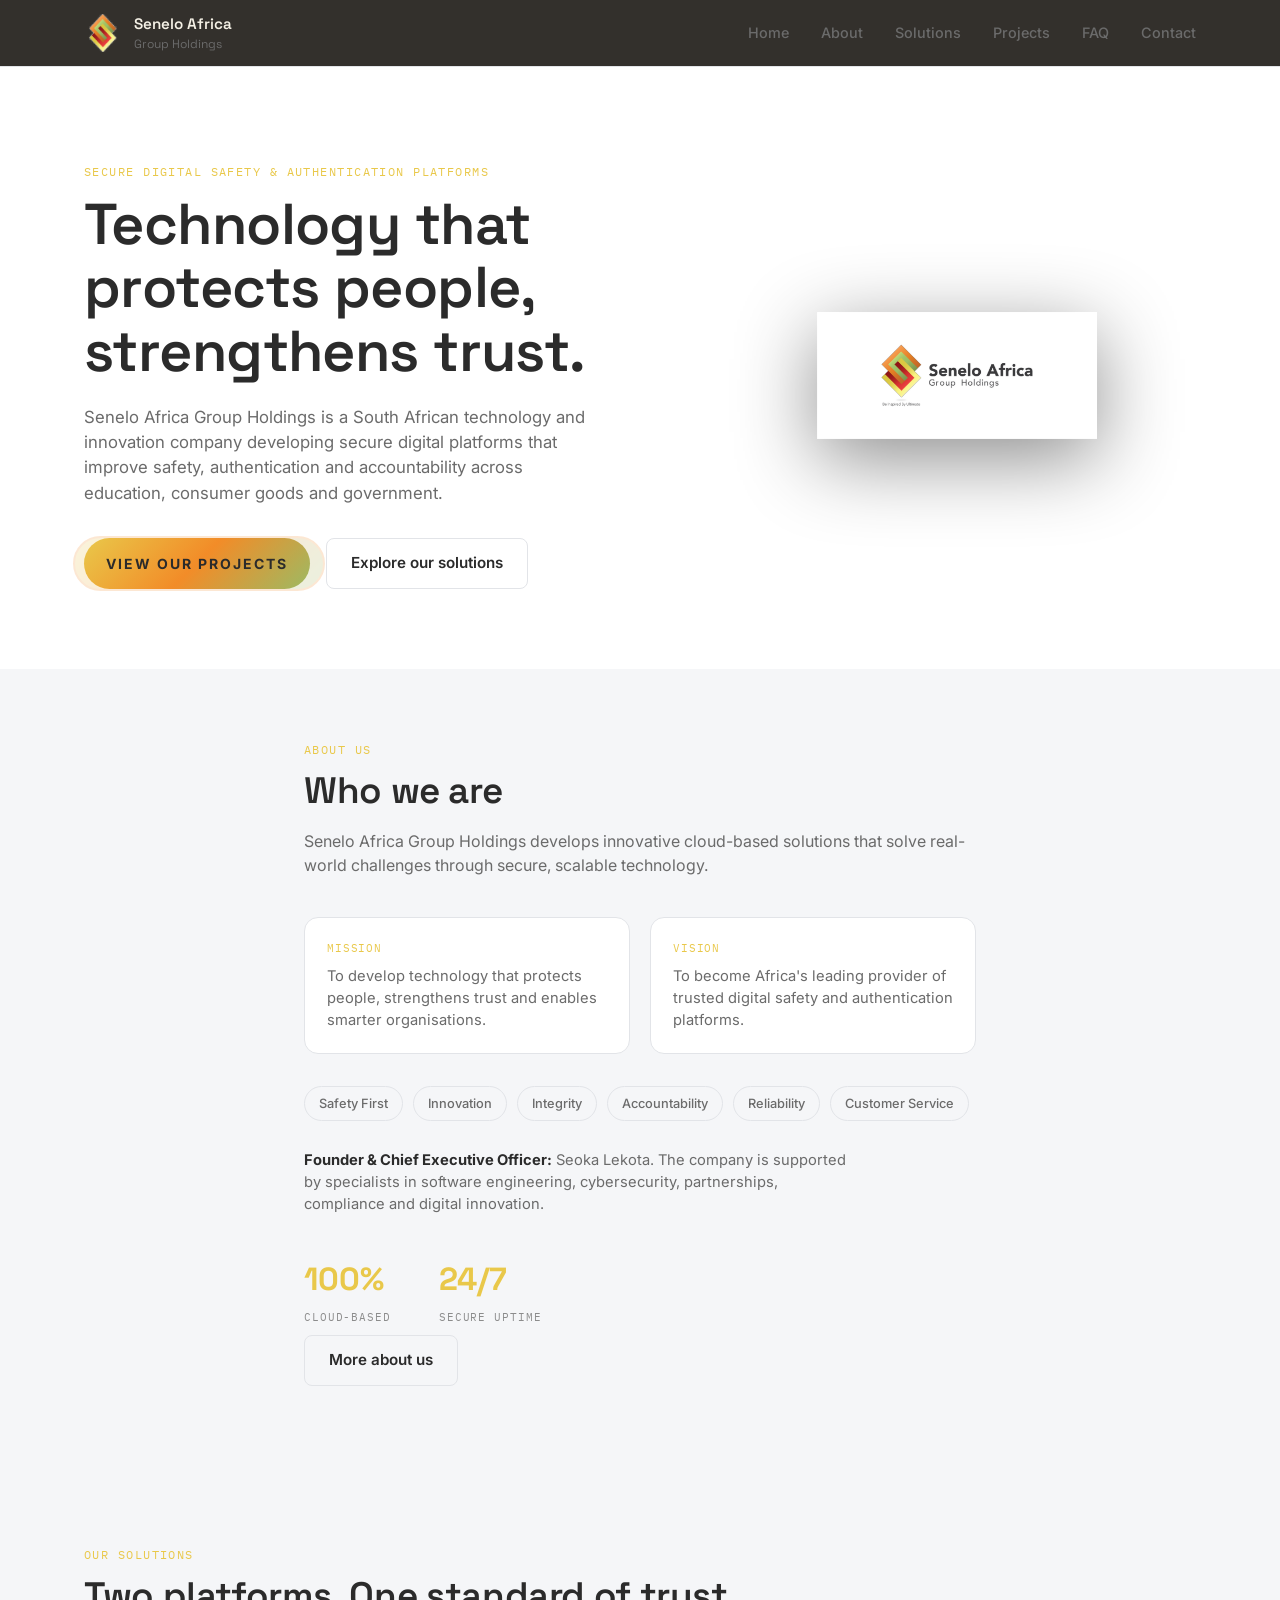
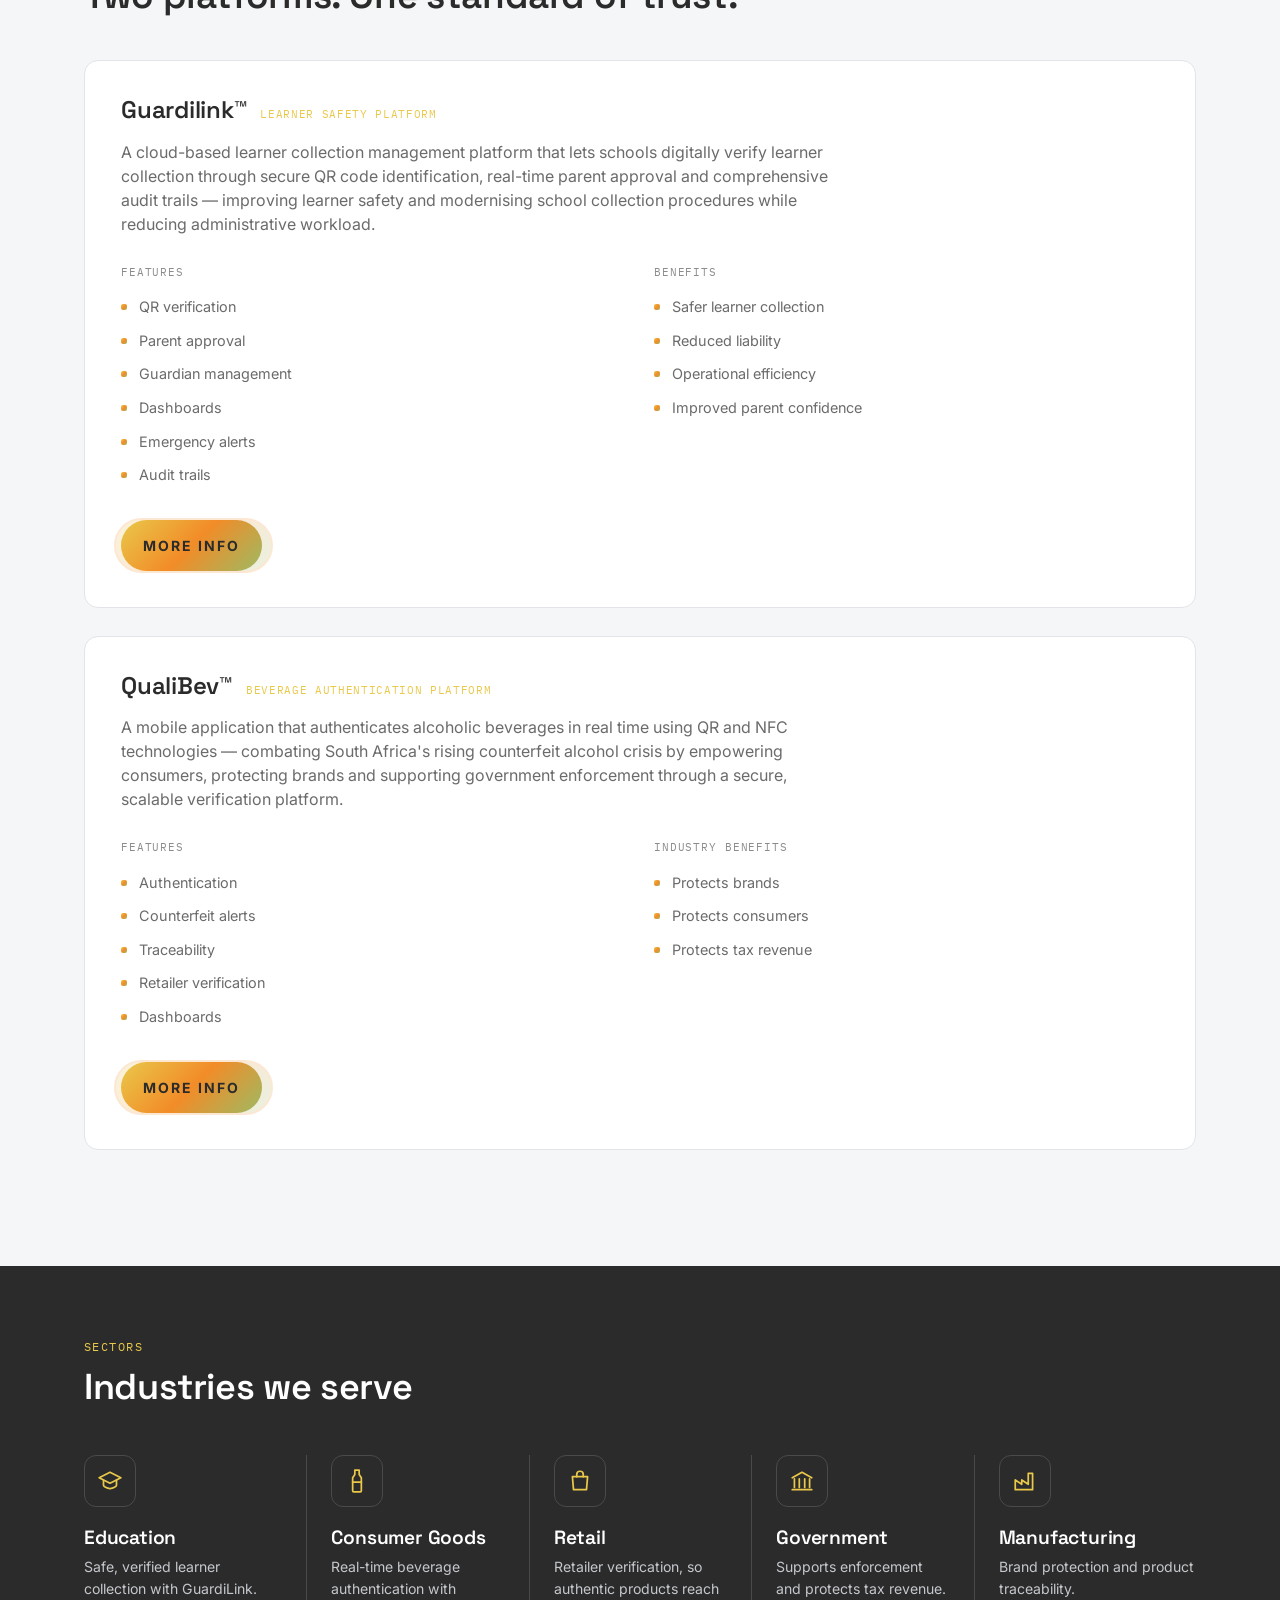
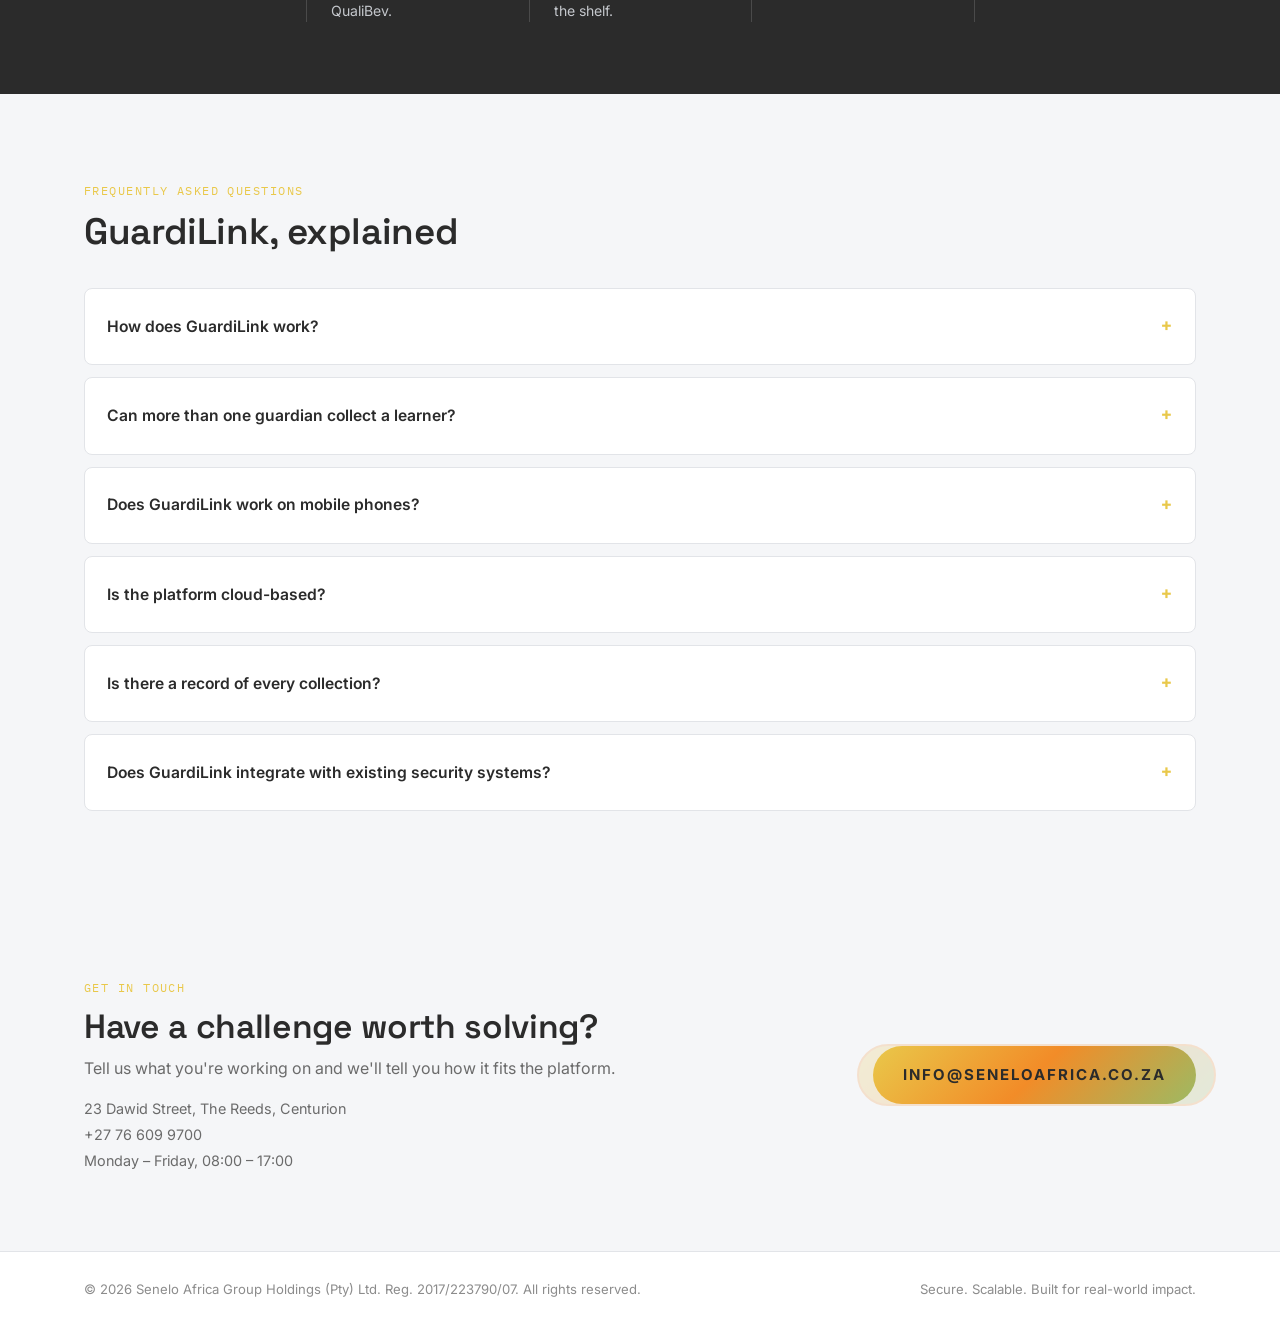
==== commit eaeed60f: "Update site: new palette, About layout, projects pages, industries redesign" ====
--- a/index.html
+++ b/index.html
@@ -48,7 +48,10 @@
           education, consumer goods and government.
         </p>
         <div class="hero-actions">
-          <a href="projects.html" class="btn btn-primary">View our Projects</a>
+          <a href="projects.html" class="btn-154">
+  <span>View our Projects</span>
+  <svg xmlns="http://www.w3.org/2000/svg" fill="currentcolor" viewBox="0 0 24 24"><path d="M16.1716 10.9999L10.8076 5.63589L12.2218 4.22168L20 11.9999L12.2218 19.778L10.8076 18.3638L16.1716 12.9999H4V10.9999H16.1716Z"></path></svg>
+</a>
           <a href="#solutions" class="btn btn-ghost">Explore our solutions</a>
         </div>
       </div>
@@ -153,7 +156,10 @@
             </ul>
           </div>
         </div>
-        <a href="GuardiLink.html" class="btn btn-primary">More Info</a>
+       <a href="GuardiLink.html" class="btn-154">
+  <span>More Info</span>
+  <svg xmlns="http://www.w3.org/2000/svg" fill="currentcolor" viewBox="0 0 24 24"><path d="M16.1716 10.9999L10.8076 5.63589L12.2218 4.22168L20 11.9999L12.2218 19.778L10.8076 18.3638L16.1716 12.9999H4V10.9999H16.1716Z"></path></svg>
+</a>
       </div>
 
       <div class="solution-card">
@@ -188,21 +194,62 @@
             </ul>
           </div>
         </div>
-        <a href="qualibev.html" class="btn btn-primary">More Info</a>
-      </div>
-    </div>
-  </section>
-
-  <!-- ===== INDUSTRIES ===== -->
+        <a href="qualibev.html" class="btn-154">
+  <span>More Info</span>
+  <svg xmlns="http://www.w3.org/2000/svg" fill="currentcolor" viewBox="0 0 24 24"><path d="M16.1716 10.9999L10.8076 5.63589L12.2218 4.22168L20 11.9999L12.2218 19.778L10.8076 18.3638L16.1716 12.9999H4V10.9999H16.1716Z"></path></svg>
+</a>
+      </div>
+    </div>
+  </section>
+
+   <!-- ===== INDUSTRIES ===== -->
   <section class="industries">
     <div class="container">
-      <p class="eyebrow">Industries We Serve</p>
-      <div class="industry-row">
-        <span class="industry-pill">Education</span>
-        <span class="industry-pill">Consumer Goods</span>
-        <span class="industry-pill">Retail</span>
-        <span class="industry-pill">Government</span>
-        <span class="industry-pill">Manufacturing</span>
+      <p class="eyebrow">Sectors</p>
+      <h2>Industries we serve</h2>
+
+      <div class="industry-grid">
+
+        <div class="industry-item">
+          <div class="industry-icon">
+            <svg viewBox="0 0 24 24" width="26" height="26" fill="none" stroke="currentColor" stroke-width="1.6" stroke-linecap="round" stroke-linejoin="round" aria-hidden="true"><path d="M2 9l10-5 10 5-10 5z"/><path d="M6 11.5V16c0 1 3 3 6 3s6-2 6-3v-4.5"/></svg>
+          </div>
+          <h3>Education</h3>
+          <p>Safe, verified learner collection with GuardiLink.</p>
+        </div>
+
+        <div class="industry-item">
+          <div class="industry-icon">
+            <svg viewBox="0 0 24 24" width="26" height="26" fill="none" stroke="currentColor" stroke-width="1.6" stroke-linecap="round" stroke-linejoin="round" aria-hidden="true"><path d="M10 2h4v4l2 3v12a1 1 0 0 1-1 1H9a1 1 0 0 1-1-1V9l2-3z"/><path d="M8 13h8"/></svg>
+          </div>
+          <h3>Consumer Goods</h3>
+          <p>Real-time beverage authentication with QualiBev.</p>
+        </div>
+
+        <div class="industry-item">
+          <div class="industry-icon">
+            <svg viewBox="0 0 24 24" width="26" height="26" fill="none" stroke="currentColor" stroke-width="1.6" stroke-linecap="round" stroke-linejoin="round" aria-hidden="true"><path d="M5 8h14l-1 12H6z"/><path d="M9 8V6a3 3 0 0 1 6 0v2"/></svg>
+          </div>
+          <h3>Retail</h3>
+          <p>Retailer verification, so authentic products reach the shelf.</p>
+        </div>
+
+        <div class="industry-item">
+          <div class="industry-icon">
+            <svg viewBox="0 0 24 24" width="26" height="26" fill="none" stroke="currentColor" stroke-width="1.6" stroke-linecap="round" stroke-linejoin="round" aria-hidden="true"><path d="M3 9l9-5 9 5"/><path d="M5 10v8M9.5 10v8M14.5 10v8M19 10v8"/><path d="M3 20h18"/></svg>
+          </div>
+          <h3>Government</h3>
+          <p>Supports enforcement and protects tax revenue.</p>
+        </div>
+
+        <div class="industry-item">
+          <div class="industry-icon">
+            <svg viewBox="0 0 24 24" width="26" height="26" fill="none" stroke="currentColor" stroke-width="1.6" stroke-linecap="round" stroke-linejoin="round" aria-hidden="true"><path d="M3 20V11l6 4v-4l6 4V5h4v15z"/></svg>
+          </div>
+          <h3>Manufacturing</h3>
+          <p>Brand protection and product traceability.</p>
+        </div>
+
       </div>
     </div>
   </section>
@@ -223,7 +270,7 @@
         </details>
         <details class="faq-item">
           <summary>Can more than one guardian collect a learner?</summary>
-          <p>Yes — parents can manage multiple authorised collectors.</p>
+          <p>Yes, parents can manage multiple authorised collectors.</p>
         </details>
         <details class="faq-item">
           <summary>Does GuardiLink work on mobile phones?</summary>
@@ -231,15 +278,15 @@
         </details>
         <details class="faq-item">
           <summary>Is the platform cloud-based?</summary>
-          <p>Yes — GuardiLink operates securely in the cloud.</p>
+          <p>Yes, GuardiLink operates securely in the cloud.</p>
         </details>
         <details class="faq-item">
           <summary>Is there a record of every collection?</summary>
-          <p>Yes — every collection is permanently recorded with date, time and authorised collector information.</p>
+          <p>Yes, every collection is permanently recorded with date, time and authorised collector information.</p>
         </details>
         <details class="faq-item">
           <summary>Does GuardiLink integrate with existing security systems?</summary>
-          <p>Yes — it complements access control, facial recognition, CCTV and visitor management systems.</p>
+          <p>Yes, it complements access control, facial recognition, CCTV and visitor management systems.</p>
         </details>
       </div>
     </div>
@@ -251,14 +298,17 @@
       <div>
         <p class="eyebrow">Get in Touch</p>
         <h2>Have a challenge worth solving?</h2>
-        <p class="contact-text">Tell us what you're working on — we'll tell you how it fits the platform.</p>
+        <p class="contact-text">Tell us what you're working on and we'll tell you how it fits the platform.</p>
         <div class="contact-details">
           <p>23 Dawid Street, The Reeds, Centurion</p>
           <p>+27 76 609 9700</p>
           <p>Monday – Friday, 08:00 – 17:00</p>
         </div>
       </div>
-      <a href="mailto:info@seneloafrica.co.za" class="btn btn-primary btn-large">info@seneloafrica.co.za</a>
+     <a href="mailto:info@seneloafrica.co.za" class="btn-154 btn-large">
+  <span>info@seneloafrica.co.za</span>
+  <svg xmlns="http://www.w3.org/2000/svg" fill="currentcolor" viewBox="0 0 24 24"><path d="M16.1716 10.9999L10.8076 5.63589L12.2218 4.22168L20 11.9999L12.2218 19.778L10.8076 18.3638L16.1716 12.9999H4V10.9999H16.1716Z"></path></svg>
+</a>
     </div>
   </section>
 
--- a/css/style.css
+++ b/css/style.css
@@ -122,6 +122,7 @@
   background: rgba(23, 20, 15, 0.88);
   backdrop-filter: blur(10px);
   border-bottom: 1px solid var(--color-border);
+  color: #F5F1E6;
 }
 
 .header-inner {
@@ -602,19 +603,7 @@
 /* =========================================================
    INDUSTRIES
    ========================================================= */
-.industries { padding: 56px 0; }
-
-.industry-row { display: flex; flex-wrap: wrap; gap: 12px; }
-
-.industry-pill {
-  font-family: var(--font-mono);
-  font-size: 0.78rem;
-  padding: 10px 18px;
-  border-radius: var(--radius-sm);
-  background: var(--color-surface);
-  border: 1px solid var(--color-border);
-  color: var(--color-text-muted);
-}
+
 
 /* =========================================================
    APP CARDS — non-clickable "in development" state
@@ -883,3 +872,188 @@
   .project-grid { grid-template-columns: 1fr; }
   .project-detail .detail-cols { grid-template-columns: 1fr; gap: 28px; }
 }
+
+/* =========================================================
+   ANIMATED ARROW BUTTON
+   ========================================================= */
+.btn-154 {
+  position: relative;
+  transition: all .5s;
+  border: none;
+  background: none;
+  font-family: var(--font-body);
+  cursor: pointer;
+  text-decoration: none;
+  user-select: none;
+  display: inline-flex;
+  justify-content: center;
+  align-items: center;
+  padding: 0;
+  color: var(--color-text);
+  z-index: 1;
+}
+
+.btn-154 span {
+  display: flex;
+  align-items: center;
+  letter-spacing: 2px;
+  font-weight: bold;
+  background: var(--gradient-facet);
+  border-radius: 2rem;
+  padding: 15px 22px;
+  text-transform: uppercase;
+  font-size: 14px;
+}
+
+.btn-154::before {
+  content: '';
+  z-index: -1;
+  background: var(--gradient-facet);
+  border: 2px solid var(--color-orange);
+  border-radius: 2rem;
+  width: 110%;
+  height: 100%;
+  position: absolute;
+  left: -5%;
+  transition: .5s;
+  opacity: 0.2;
+  box-sizing: content-box;
+}
+
+.btn-154:hover::before {
+  transform: rotate(0deg);
+  opacity: 1;
+}
+
+.btn-154 svg {
+  transform: translateX(-200%);
+  transition: .5s;
+  width: 0;
+  opacity: 0;
+}
+
+.btn-154:hover svg {
+  width: 25px;
+  transform: translateX(0%);
+  opacity: 1;
+}
+
+.btn-154:active { filter: brightness(1.1); }
+
+.btn-154:focus-visible {
+  outline: 2px solid var(--color-gold);
+  outline-offset: 6px;
+}
+
+/* Larger version (replaces btn-large) */
+.btn-154.btn-large span { padding: 18px 30px; font-size: 15px; }
+
+/* Keep it from stretching inside the project cards */
+.project-card .btn-154 { align-self: flex-start; margin-top: 6px; }
+
+/* =========================================================
+   FAQ — logo "print" that appears when a card is open
+   ========================================================= */
+.faq-item {
+  position: relative;
+  overflow: hidden;
+}
+
+.faq-item::after {
+  content: '';
+  position: absolute;
+  right: -16px;
+  bottom: -28px;
+  width: 240px;
+  height: 260px;
+  background: url('../assets/logo.png') no-repeat center / contain;
+  opacity: 0;
+  transform: translateY(14px) scale(0.96);
+  transition: opacity 0.4s ease, transform 0.4s ease;
+  pointer-events: none;
+  
+}
+
+.faq-item[open]::after {
+  opacity: 0.12;
+  transform: none;
+}
+
+/* Keep the question and answer above the print */
+.faq-item summary,
+.faq-item p {
+  position: relative;
+  z-index: 1;
+}
+
+@media (max-width: 600px) {
+  .faq-item::after { width: 150px; height: 165px; right: -20px; bottom: -24px; }
+}
+
+/* =========================================================
+   INDUSTRIES — dark band
+   ========================================================= */
+.industries {
+  background: #2B2B2B;
+  padding: 72px 0;
+}
+
+.industries .eyebrow { color: #E9C84A; }
+
+.industries h2,
+.industries h3 { color: #FFFFFF; }
+
+.industries h2 {
+  font-size: clamp(1.7rem, 3vw, 2.25rem);
+  margin-bottom: 48px;
+}
+
+.industry-grid {
+  display: grid;
+  grid-template-columns: repeat(5, 1fr);
+}
+
+.industry-item {
+  padding: 0 24px;
+  border-left: 1px solid #4A4A4A;
+}
+
+.industry-item:first-child { padding-left: 0; border-left: none; }
+.industry-item:last-child { padding-right: 0; }
+
+.industry-icon {
+  width: 52px;
+  height: 52px;
+  border: 1px solid #4A4A4A;
+  border-radius: 12px;
+  display: flex;
+  align-items: center;
+  justify-content: center;
+  color: #E9C84A;
+  margin-bottom: 20px;
+}
+
+.industry-item h3 {
+  font-size: 1.2rem;
+  font-weight: 600;
+  margin-bottom: 8px;
+}
+
+.industry-item p {
+  color: #C4C7CC;
+  font-size: 0.88rem;
+  line-height: 1.55;
+}
+
+/* Tablet: two columns, no dividers */
+@media (max-width: 900px) {
+  .industry-grid { grid-template-columns: repeat(2, 1fr); gap: 40px 28px; }
+  .industry-item,
+  .industry-item:first-child,
+  .industry-item:last-child { padding: 0; border-left: none; }
+}
+
+/* Phone: one column */
+@media (max-width: 520px) {
+  .industry-grid { grid-template-columns: 1fr; }
+}
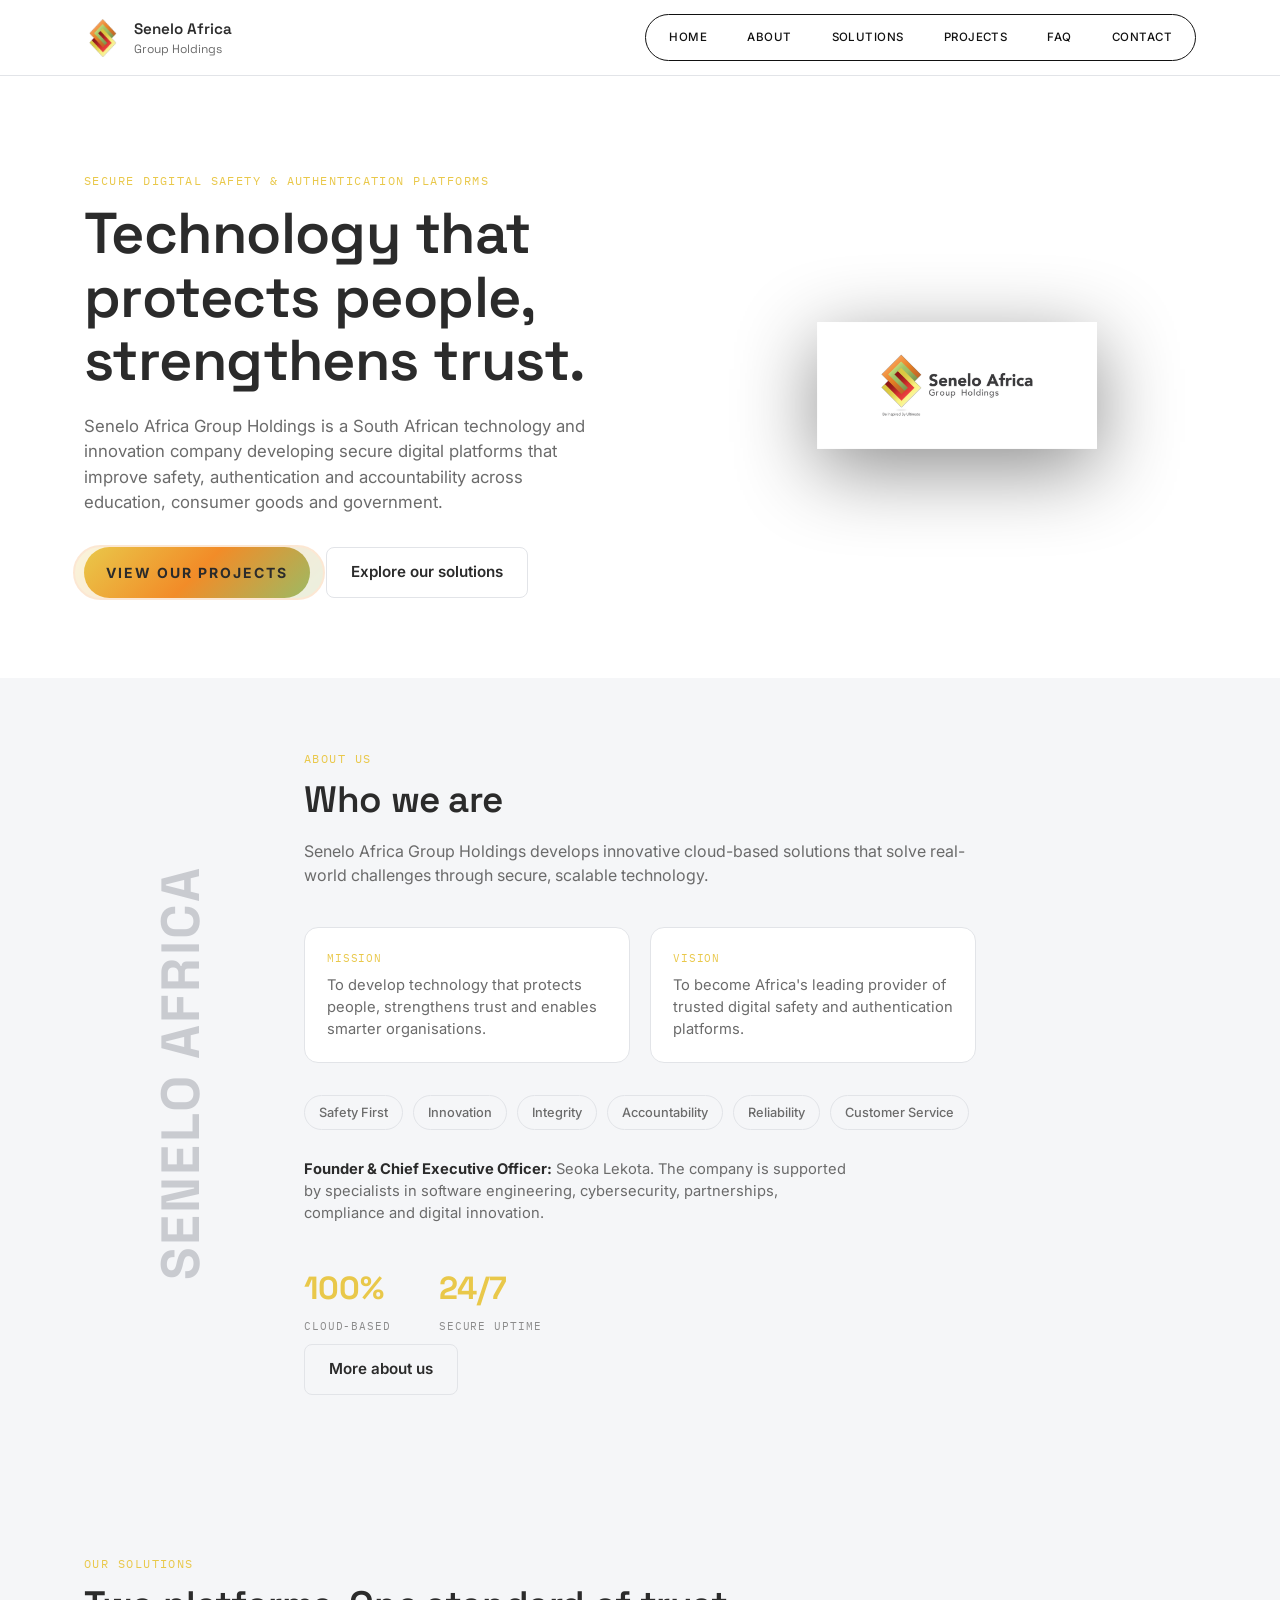
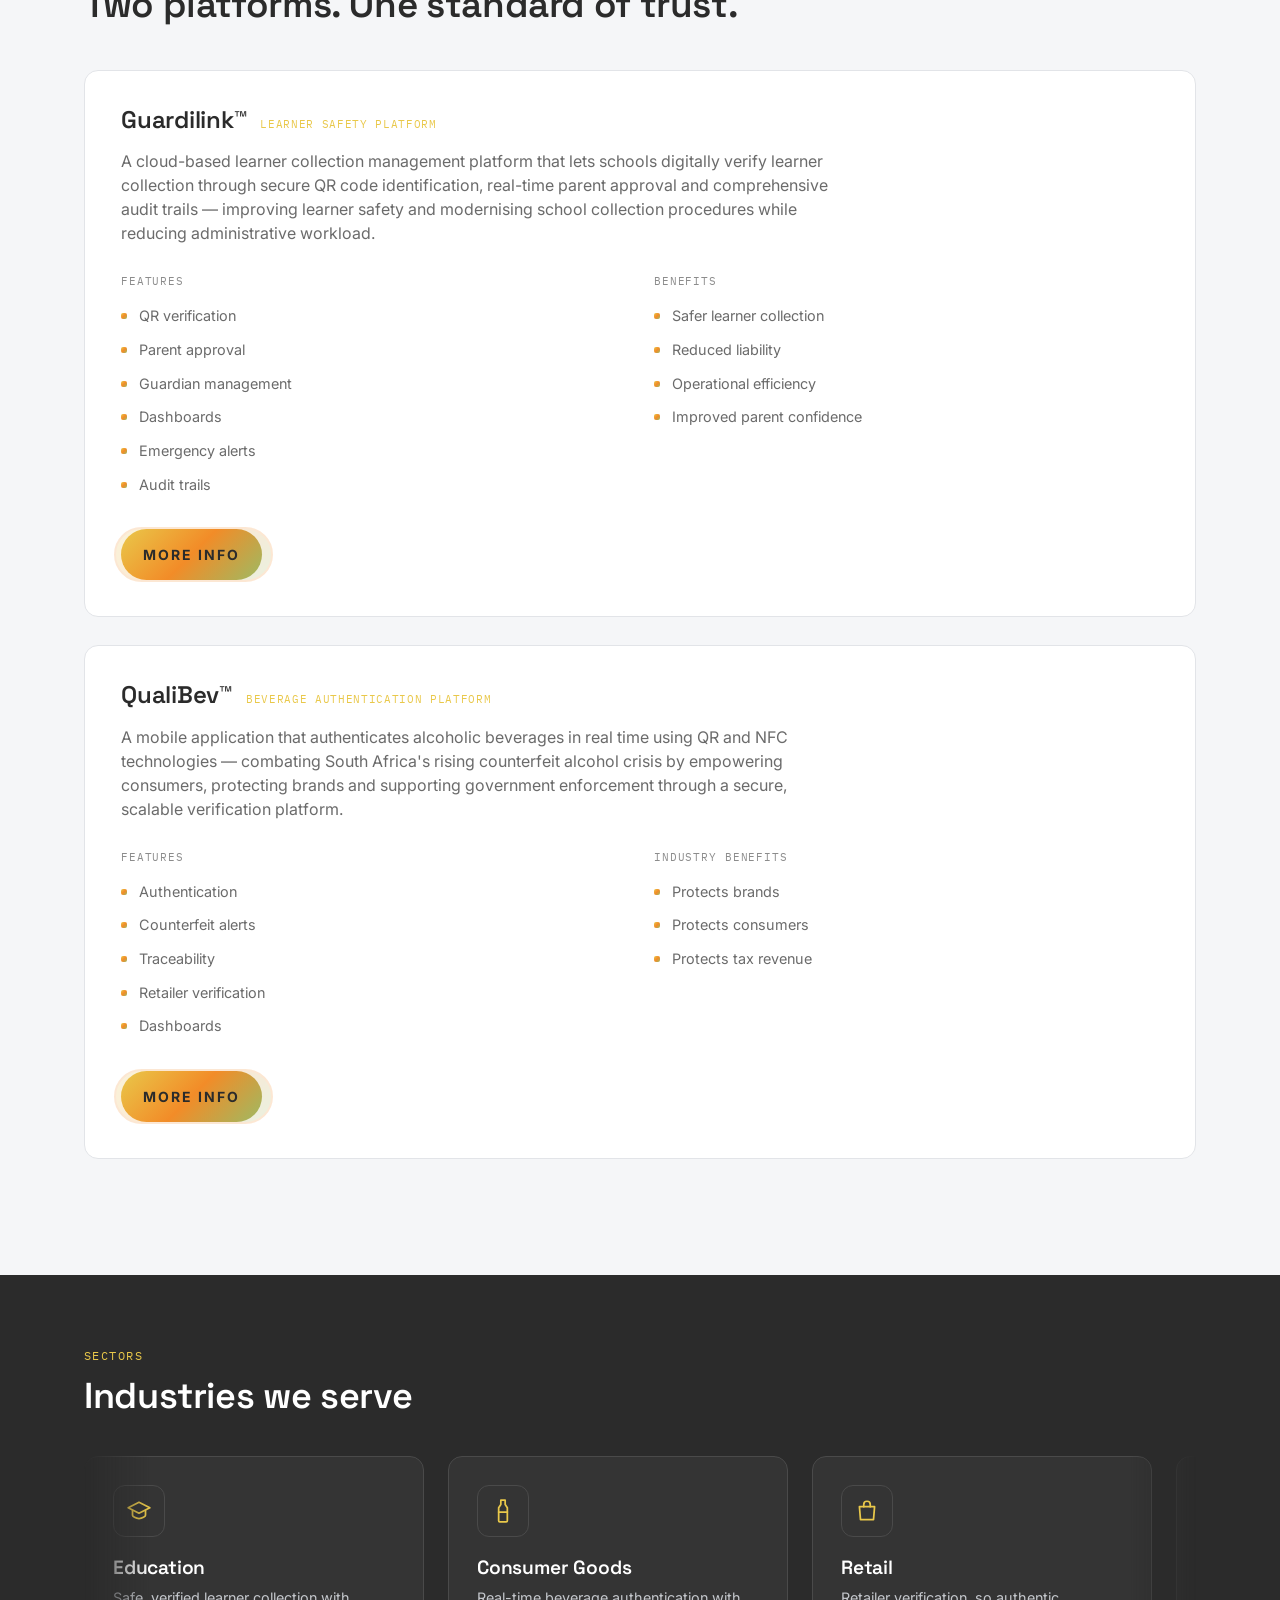
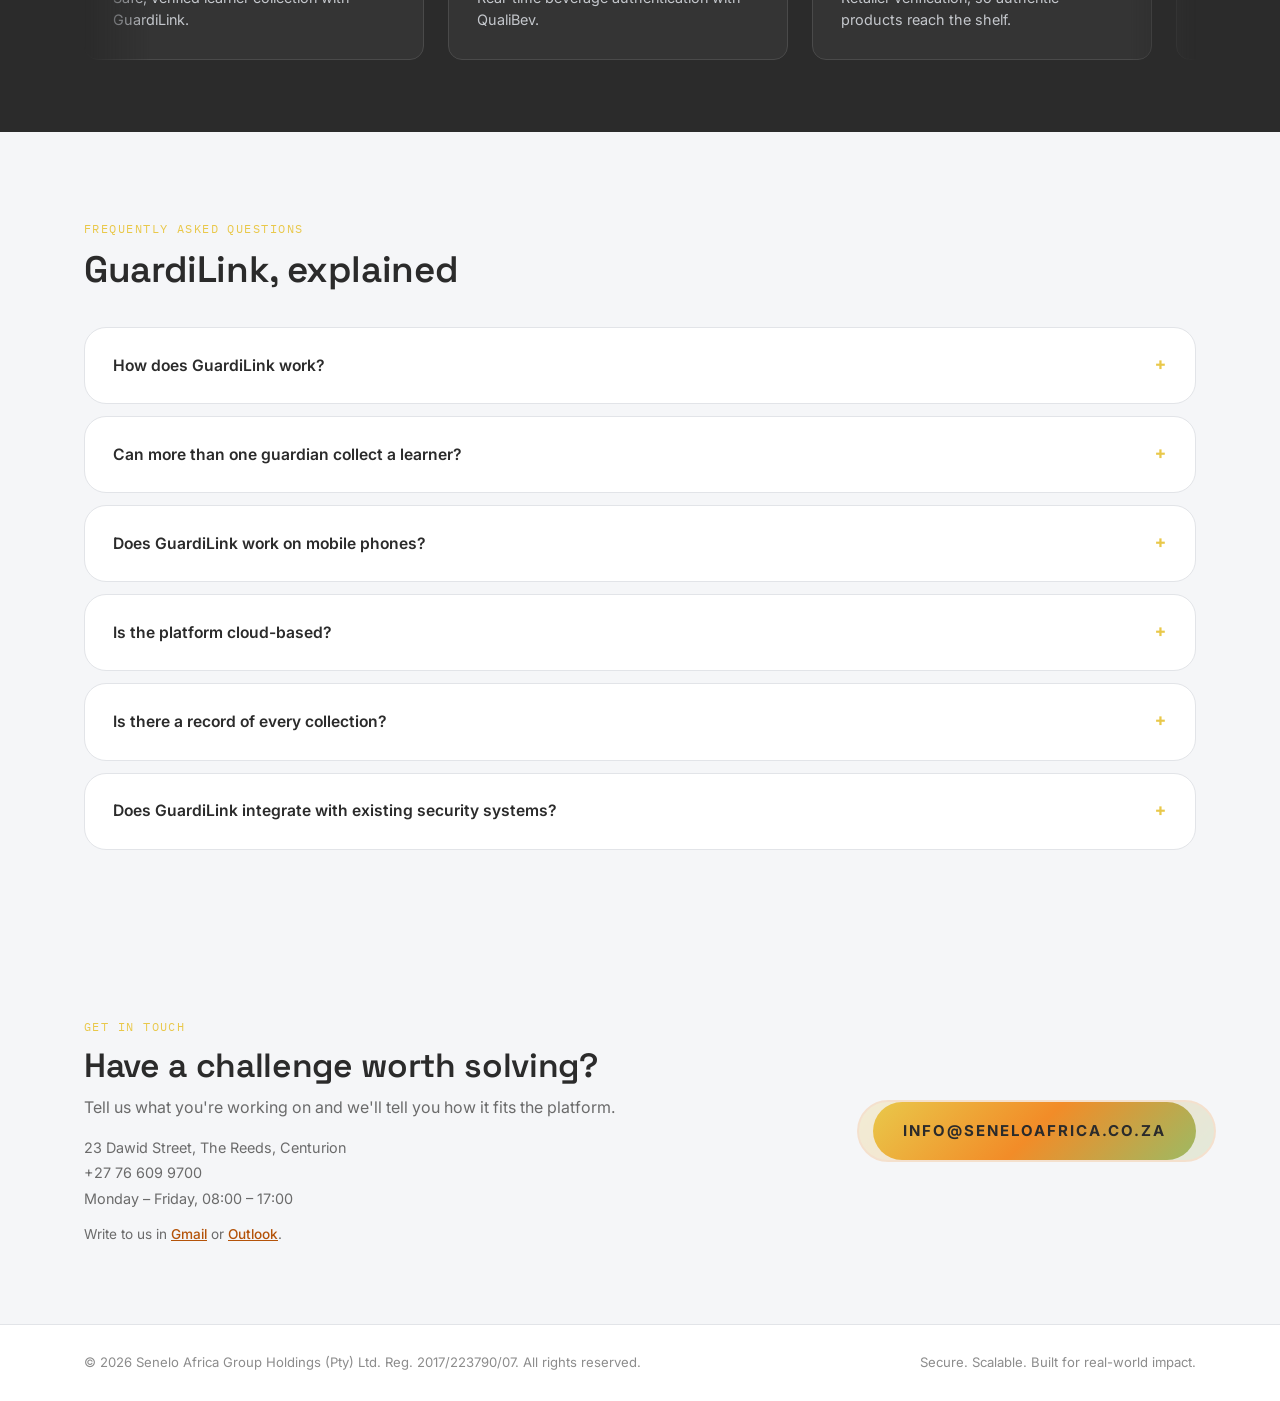
==== commit e7c7a6bc: "Update site: nav pill design, industries ticker, About print, contact fallback" ====
--- a/index.html
+++ b/index.html
@@ -64,7 +64,10 @@
   </section>
 
   <!-- ===== ABOUT ===== -->
-  <section class="about" id="about">
+<section class="about" id="about">
+    <div class="about-print" aria-hidden="true">
+      <div class="about-print-text">Senelo Africa</div>
+    </div>
     <div class="container about-inner">
       <p class="eyebrow">About Us</p>
       <h2>Who we are</h2>
@@ -202,13 +205,14 @@
     </div>
   </section>
 
-   <!-- ===== INDUSTRIES ===== -->
+  <!-- ===== INDUSTRIES ===== -->
   <section class="industries">
     <div class="container">
-      <p class="eyebrow">Sectors</p>
+
+            <p class="eyebrow">Sectors</p>
       <h2>Industries we serve</h2>
 
-      <div class="industry-grid">
+      <div class="industry-track" id="industryTrack">
 
         <div class="industry-item">
           <div class="industry-icon">
@@ -253,8 +257,6 @@
       </div>
     </div>
   </section>
-
- 
   
 
   <!-- ===== FAQ ===== -->
@@ -302,10 +304,16 @@
         <div class="contact-details">
           <p>23 Dawid Street, The Reeds, Centurion</p>
           <p>+27 76 609 9700</p>
-          <p>Monday – Friday, 08:00 – 17:00</p>
-        </div>
-      </div>
-     <a href="mailto:info@seneloafrica.co.za" class="btn-154 btn-large">
+                    <p>Monday – Friday, 08:00 – 17:00</p>
+        </div>
+        <p class="contact-alt">
+           Write to us in
+          <a href="https://mail.google.com/mail/?view=cm&amp;fs=1&amp;to=info@seneloafrica.co.za&amp;su=Website%20enquiry" target="_blank" rel="noopener">Gmail</a>
+          or
+          <a href="https://outlook.office.com/mail/deeplink/compose?to=info@seneloafrica.co.za&amp;subject=Website%20enquiry" target="_blank" rel="noopener">Outlook</a>.
+        </p>
+      </div>
+     <a href="mailto:info@seneloafrica.co.za?subject=Website%20enquiry" class="btn-154 btn-large">
   <span>info@seneloafrica.co.za</span>
   <svg xmlns="http://www.w3.org/2000/svg" fill="currentcolor" viewBox="0 0 24 24"><path d="M16.1716 10.9999L10.8076 5.63589L12.2218 4.22168L20 11.9999L12.2218 19.778L10.8076 18.3638L16.1716 12.9999H4V10.9999H16.1716Z"></path></svg>
 </a>
@@ -323,3 +331,4 @@
   <script src="js/main.js"></script>
 </body>
 </html>
+
--- a/css/style.css
+++ b/css/style.css
@@ -119,10 +119,10 @@
   position: sticky;
   top: 0;
   z-index: 50;
-  background: rgba(23, 20, 15, 0.88);
+  background: rgba(255, 255, 255, 0.92);
   backdrop-filter: blur(10px);
   border-bottom: 1px solid var(--color-border);
-  color: #F5F1E6;
+  color: var(--color-text);
 }
 
 .header-inner {
@@ -156,17 +156,37 @@
 
 .site-nav {
   display: flex;
-  gap: 32px;
+  align-items: center;
+  gap: 4px;
+  padding: 5px;
+  background: #FFFFFF;
+  border: 1.5px solid #111111;
+  border-radius: 999px;
 }
 
 .site-nav a {
-  font-size: 0.9rem;
+  font-size: 0.72rem;
   font-weight: 500;
-  color: var(--color-text-muted);
-  transition: color 0.2s ease;
-}
-
-.site-nav a:hover { color: var(--color-gold); }
+  letter-spacing: 0.04em;
+  text-transform: uppercase;
+  color: #111111;
+  padding: 9px 18px;
+  border-radius: 999px;
+    transition: background 0.2s ease, color 0.2s ease, box-shadow 0.2s ease;
+}
+
+.site-nav a:hover {
+  background: var(--gradient-facet);
+  color: #111111;
+  box-shadow: 0 4px 14px rgba(242, 140, 40, 0.35);
+}
+
+/* the current page: filled black pill */
+.site-nav a.nav-active,
+.site-nav a.nav-active:hover {
+  background: #111111;
+  color: #FFFFFF;
+}
 
 .nav-toggle {
   display: none;
@@ -440,18 +460,23 @@
   .hero-visual { order: -1; }
   .hero-logo { width: 200px; margin: 0 auto; }
 
-  .site-nav {
+    .site-nav {
     position: absolute;
     top: 100%;
-    left: 0;
-    right: 0;
-    background: var(--color-bg);
-    border-bottom: 1px solid var(--color-border);
+    left: 16px;
+    right: 16px;
+    margin-top: 10px;
+    background: #FFFFFF;
+    border: 1.5px solid #111111;
+    border-radius: 24px;
     flex-direction: column;
-    padding: 20px 24px;
-    gap: 18px;
+    align-items: stretch;
+    padding: 8px;
+    gap: 4px;
     display: none;
   }
+
+  .site-nav a { text-align: center; padding: 12px 18px; }
 
   .site-nav.open { display: flex; }
 
@@ -633,8 +658,8 @@
 .faq-item {
   background: var(--color-bg);
   border: 1px solid var(--color-border);
-  border-radius: var(--radius-sm);
-  padding: 4px 22px;
+  border-radius: 22px;
+  padding: 4px 28px;
 }
 
 .faq-item summary {
@@ -690,7 +715,7 @@
 /* =========================================================
    ABOUT PAGE (about.html)
    ========================================================= */
-.nav-active { color: var(--color-gold) !important; }
+
 
 .page-intro { padding: 80px 0 56px; border-bottom: 1px solid var(--color-border); }
 
@@ -991,7 +1016,7 @@
 }
 
 /* =========================================================
-   INDUSTRIES — dark band
+   INDUSTRIES — dark band, continuously scrolling strip
    ========================================================= */
 .industries {
   background: #2B2B2B;
@@ -1005,21 +1030,35 @@
 
 .industries h2 {
   font-size: clamp(1.7rem, 3vw, 2.25rem);
-  margin-bottom: 48px;
-}
-
-.industry-grid {
-  display: grid;
-  grid-template-columns: repeat(5, 1fr);
+  margin-bottom: 40px;
+}
+
+/* The window the cards scroll through, with soft faded edges */
+.industry-track {
+  overflow: hidden;
+  -webkit-mask-image: linear-gradient(to right, transparent, #000 6%, #000 94%, transparent);
+  mask-image: linear-gradient(to right, transparent, #000 6%, #000 94%, transparent);
+}
+
+/* The moving strip: JS doubles the cards so the loop has no gap */
+.industry-strip {
+  display: flex;
+  width: max-content;
+  animation: industry-scroll 40s linear infinite;
+}
+
+@keyframes industry-scroll {
+  to { transform: translateX(-50%); }
 }
 
 .industry-item {
-  padding: 0 24px;
-  border-left: 1px solid #4A4A4A;
-}
-
-.industry-item:first-child { padding-left: 0; border-left: none; }
-.industry-item:last-child { padding-right: 0; }
+  flex: 0 0 340px;
+  margin-right: 24px; /* margin, not gap, so the loop lines up exactly */
+  background: #343434;
+  border: 1px solid #4A4A4A;
+  border-radius: var(--radius);
+  padding: 28px;
+}
 
 .industry-icon {
   width: 52px;
@@ -1041,19 +1080,86 @@
 
 .industry-item p {
   color: #C4C7CC;
-  font-size: 0.88rem;
+  font-size: 0.9rem;
   line-height: 1.55;
 }
 
-/* Tablet: two columns, no dividers */
-@media (max-width: 900px) {
-  .industry-grid { grid-template-columns: repeat(2, 1fr); gap: 40px 28px; }
-  .industry-item,
-  .industry-item:first-child,
-  .industry-item:last-child { padding: 0; border-left: none; }
-}
-
-/* Phone: one column */
-@media (max-width: 520px) {
-  .industry-grid { grid-template-columns: 1fr; }
+@media (max-width: 560px) {
+  .industry-item { flex-basis: 280px; }
+}
+
+/* For visitors who turn animations off: no motion, swipe instead */
+@media (prefers-reduced-motion: reduce) {
+  .industry-track {
+    overflow-x: auto;
+    -webkit-mask-image: none;
+    mask-image: none;
+  }
+  .industry-item[aria-hidden="true"] { display: none; }
+}
+
+/* =========================================================
+   ABOUT: grey vertical name print that slides in on scroll
+   ========================================================= */
+.about {
+  position: relative;
+  overflow: hidden; /* stops sideways scroll while the print slides in */
+}
+
+.about .about-inner {
+  position: relative;
+  z-index: 1; /* keeps the content above the print */
+}
+
+.about-print {
+  position: absolute;
+  top: 0;
+  bottom: 0;
+  left: 12vw;
+  display: flex;
+  align-items: center;
+  pointer-events: none;
+  opacity: 0;
+  transform: translateX(-90px);
+  transition: opacity 1s ease, transform 1.2s cubic-bezier(0.22, 0.61, 0.36, 1);
+}
+
+.about-print-text {
+  writing-mode: vertical-rl;
+  transform: rotate(180deg); /* reads bottom to top */
+  font-family: var(--font-display);
+  font-weight: 700;
+  font-size: clamp(2.2rem, 4.2vw, 4.5rem);
+  line-height: 1;
+  letter-spacing: 0.04em;
+  text-transform: uppercase;
+  white-space: nowrap;
+  color: #C9CBD0; /* lighter = subtler, darker = stronger */
+  user-select: none;
+}
+
+.about.is-visible .about-print {
+  opacity: 1;
+  transform: none;
+}
+
+/* Not enough empty space beside the content on smaller screens */
+@media (max-width: 1100px) {
+  .about-print { display: none; }
+}
+
+@media (prefers-reduced-motion: reduce) {
+  .about-print { transition: none; opacity: 1; transform: none; }
+}
+
+.contact-alt {
+  margin-top: 14px;
+  font-size: 0.85rem;
+  color: var(--color-text-muted);
+}
+
+.contact-alt a {
+  color: #B45309;
+  font-weight: 500;
+  text-decoration: underline;
 }
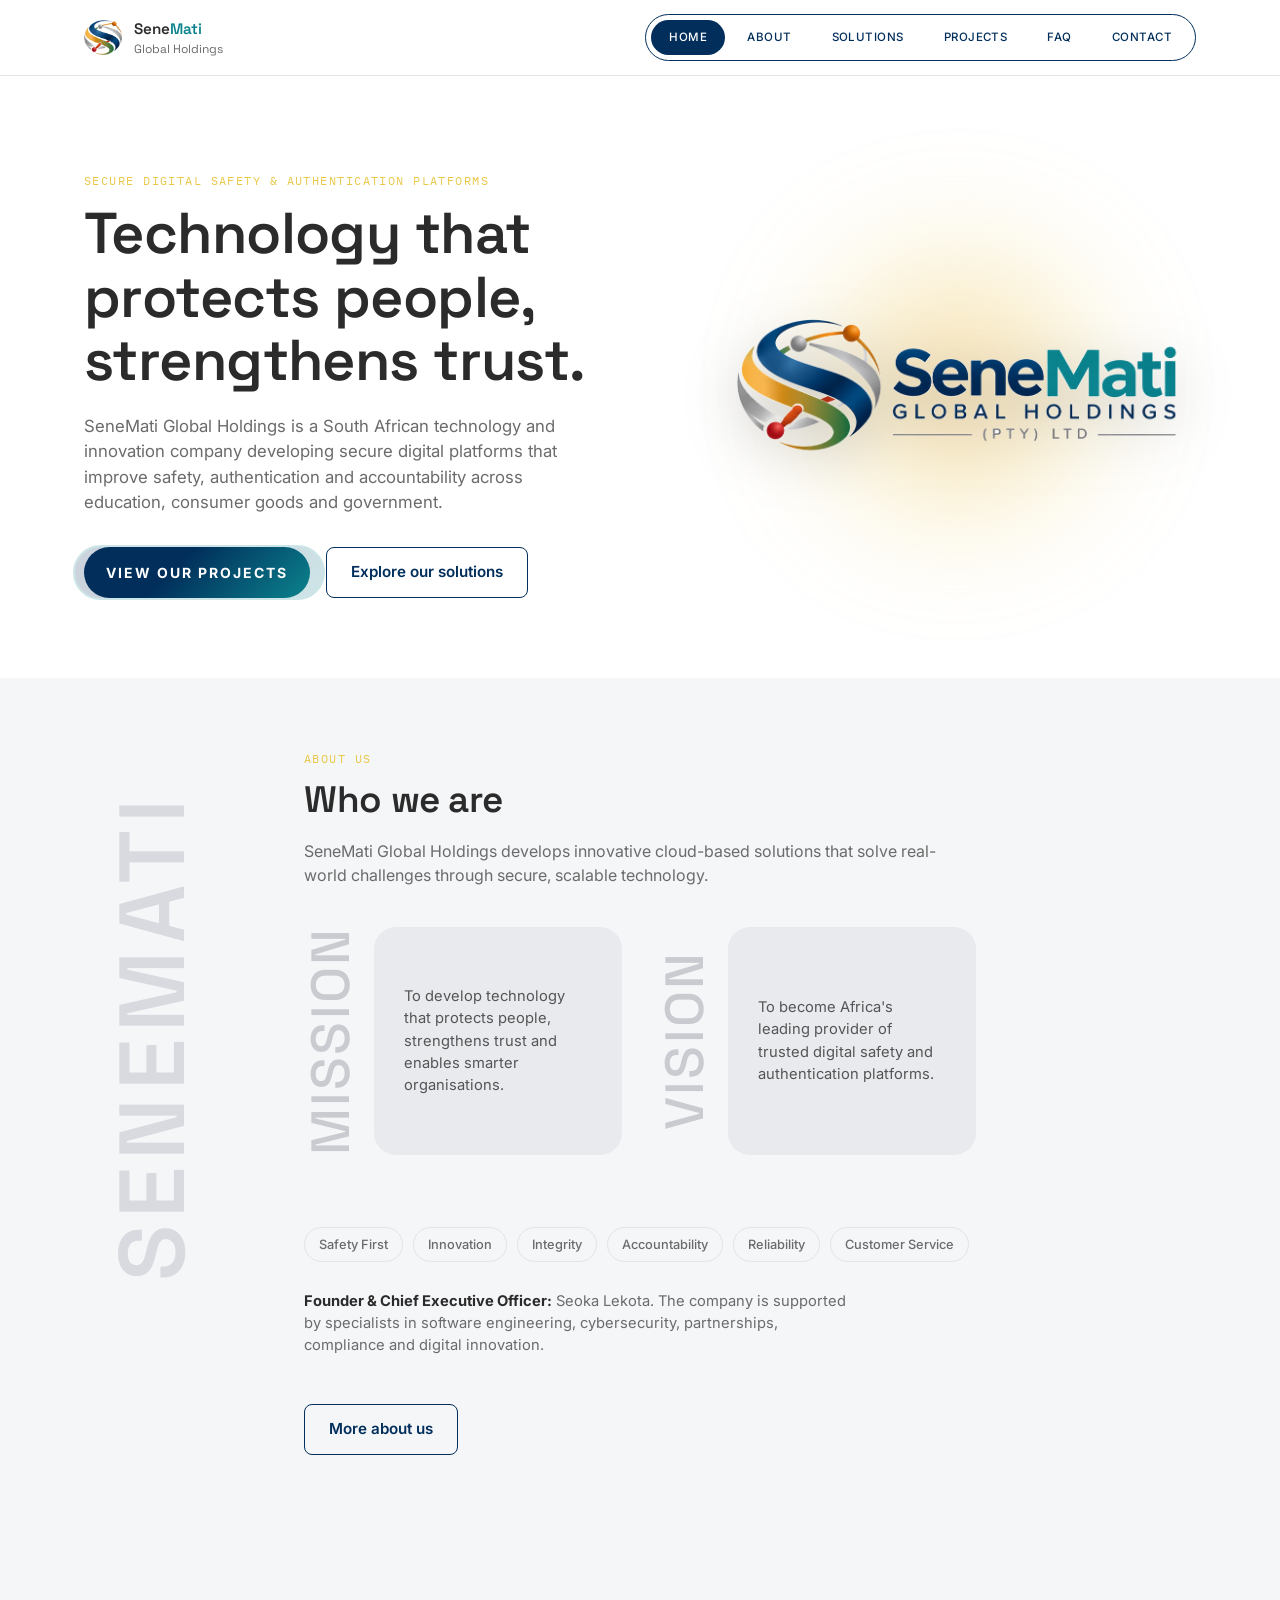
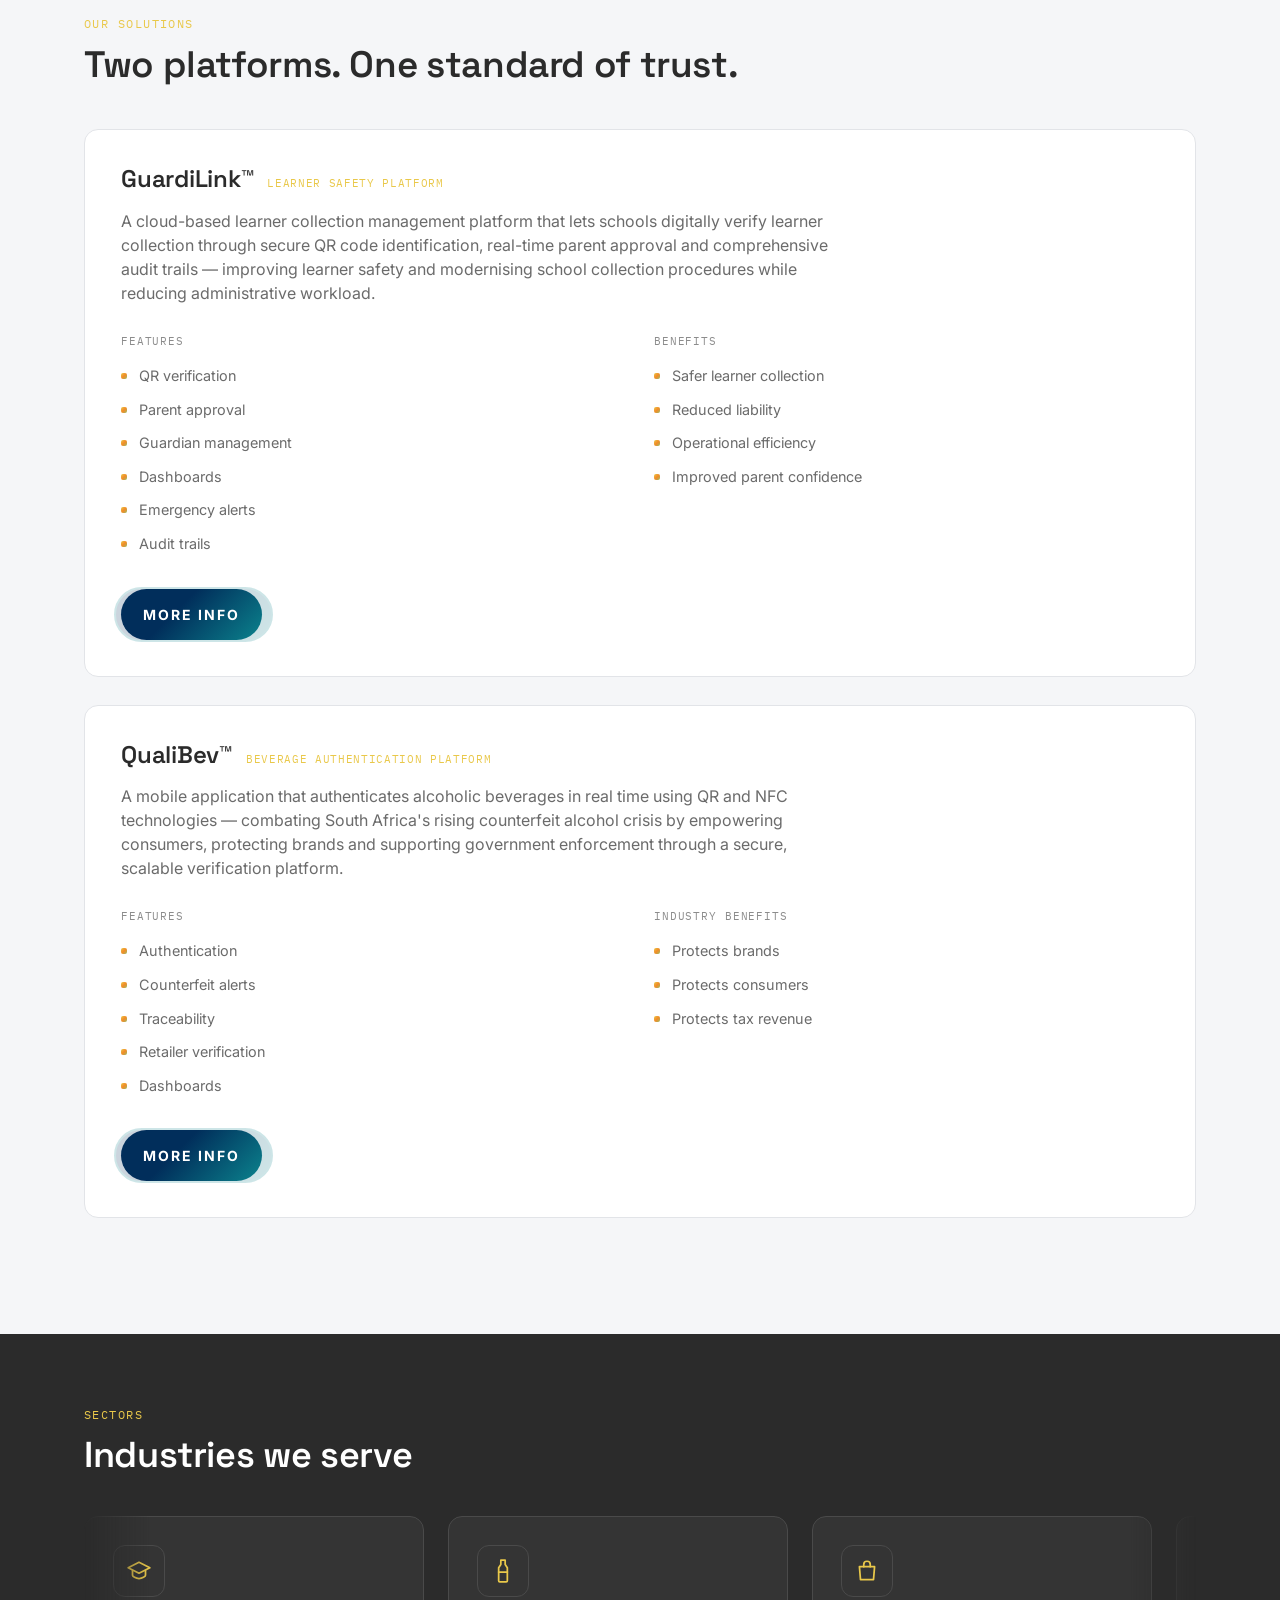
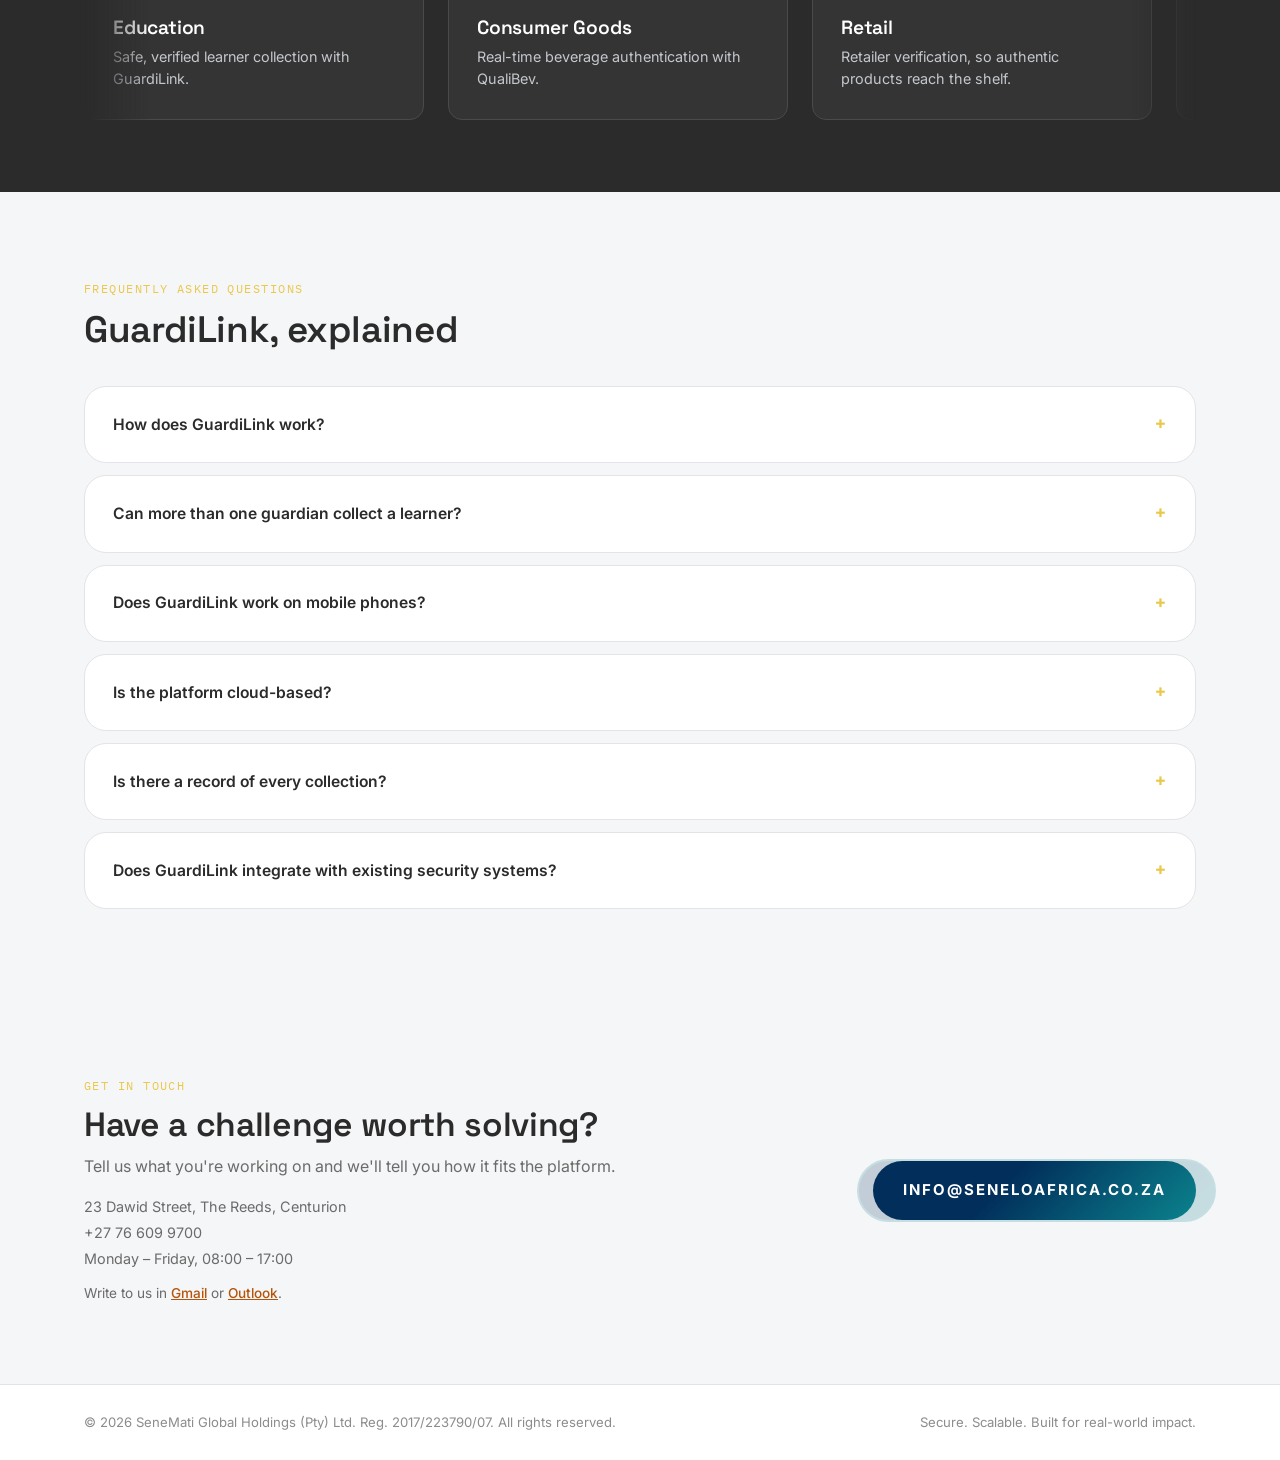
==== commit df6b195f: "Before font change" ====
--- a/index.html
+++ b/index.html
@@ -3,8 +3,8 @@
 <head>
   <meta charset="UTF-8" />
   <meta name="viewport" content="width=device-width, initial-scale=1.0" />
-  <title>Senelo Africa Group Holdings — Secure Digital Safety &amp; Authentication Platforms</title>
-  <meta name="description" content="Senelo Africa Group Holdings develops innovative cloud-based solutions — including GuardianGate and QualiBev — that solve real-world challenges through secure, scalable technology." />
+  <title>SeneMati Global Holdings — Secure Digital Safety &amp; Authentication Platforms</title>
+  <meta name="description" content="SeneMati Global Holdings develops innovative cloud-based solutions — including GuardiLink and QualiBev — that solve real-world challenges through secure, scalable technology." />
   <link rel="preconnect" href="https://fonts.googleapis.com">
   <link rel="preconnect" href="https://fonts.gstatic.com" crossorigin>
   <link href="https://fonts.googleapis.com/css2?family=Space+Grotesk:wght@400;500;600;700&family=Inter:wght@400;500;600&family=IBM+Plex+Mono:wght@500&display=swap" rel="stylesheet">
@@ -16,12 +16,12 @@
   <header class="site-header">
     <div class="container header-inner">
       <a href="#home" class="brand">
-        <img src="assets/logo.png" alt="Senelo Africa Group Holdings" class="brand-mark" />
-        <span class="brand-name">Senelo Africa<br><span class="brand-sub">Group Holdings</span></span>
+        <img src="assets/logo-mark.png" alt="SeneMati Global Holdings" class="brand-mark" />
+        <span class="brand-name">Sene<span class="brand-accent">Mati</span><br><span class="brand-sub">Global Holdings</span></span>
       </a>
 
       <nav class="site-nav" id="siteNav">
-        <a href="#home">Home</a>
+        <a href="#home" class="nav-active">Home</a>
         <a href="#about">About</a>
         <a href="#solutions">Solutions</a>
         <a href="projects.html">Projects</a>
@@ -42,49 +42,52 @@
         <p class="eyebrow">Secure Digital Safety &amp; Authentication Platforms</p>
         <h1>Technology that protects people,<br>strengthens trust.</h1>
         <p class="hero-lede">
-          Senelo Africa Group Holdings is a South African technology and
+          SeneMati Global Holdings is a South African technology and
           innovation company developing secure digital platforms that
           improve safety, authentication and accountability across
           education, consumer goods and government.
         </p>
         <div class="hero-actions">
           <a href="projects.html" class="btn-154">
-  <span>View our Projects</span>
-  <svg xmlns="http://www.w3.org/2000/svg" fill="currentcolor" viewBox="0 0 24 24"><path d="M16.1716 10.9999L10.8076 5.63589L12.2218 4.22168L20 11.9999L12.2218 19.778L10.8076 18.3638L16.1716 12.9999H4V10.9999H16.1716Z"></path></svg>
-</a>
+            <span>View our Projects</span>
+            <svg xmlns="http://www.w3.org/2000/svg" fill="currentcolor" viewBox="0 0 24 24"><path d="M16.1716 10.9999L10.8076 5.63589L12.2218 4.22168L20 11.9999L12.2218 19.778L10.8076 18.3638L16.1716 12.9999H4V10.9999H16.1716Z"></path></svg>
+          </a>
           <a href="#solutions" class="btn btn-ghost">Explore our solutions</a>
         </div>
       </div>
 
       <div class="hero-visual" id="heroVisual">
-  <div class="logo-glow"></div>
-  <img src="assets/HeroLogo.png" alt="Senelo Africa Group Holdings" class="hero-logo" id="heroLogo" />
-</div>
+        <div class="logo-glow"></div>
+        <img src="assets/logo-full.png" alt="SeneMati Global Holdings" class="hero-logo hero-logo--brand" id="heroLogo" />
+      </div>
     </div>
   </section>
 
   <!-- ===== ABOUT ===== -->
 <section class="about" id="about">
     <div class="about-print" aria-hidden="true">
-      <div class="about-print-text">Senelo Africa</div>
-    </div>
+      <div class="about-print-text">SeneMati</div>
+    </div>
+
     <div class="container about-inner">
       <p class="eyebrow">About Us</p>
       <h2>Who we are</h2>
       <p class="about-text">
-        Senelo Africa Group Holdings develops innovative cloud-based
+        SeneMati Global Holdings develops innovative cloud-based
         solutions that solve real-world challenges through secure,
         scalable technology.
       </p>
 
-      <div class="mission-grid">
-        <div class="mission-card">
-          <span class="mission-label">Mission</span>
-          <p>To develop technology that protects people, strengthens trust and enables smarter organisations.</p>
-        </div>
-        <div class="mission-card">
-          <span class="mission-label">Vision</span>
-          <p>To become Africa's leading provider of trusted digital safety and authentication platforms.</p>
+      <div class="mission-row">
+        <div class="mission-grid">
+          <div class="mission-card">
+            <span class="mission-label">Mission</span>
+            <p>To develop technology that protects people, strengthens trust and enables smarter organisations.</p>
+          </div>
+          <div class="mission-card">
+            <span class="mission-label">Vision</span>
+            <p>To become Africa's leading provider of trusted digital safety and authentication platforms.</p>
+          </div>
         </div>
       </div>
 
@@ -103,17 +106,7 @@
         cybersecurity, partnerships, compliance and digital innovation.
       </p>
 
-      <div class="stat-row">
-        
-        <div class="stat">
-          <span class="stat-value">100%</span>
-          <span class="stat-label">Cloud-Based</span>
-        </div>
-        <div class="stat">
-          <span class="stat-value">24/7</span>
-          <span class="stat-label">Secure Uptime</span>
-        </div>
-      </div>
+      <div class="stat-row"></div>
 
       <a href="about.html" class="btn btn-ghost about-more-btn">More about us</a>
     </div>
@@ -127,7 +120,7 @@
 
       <div class="solution-card">
         <div class="solution-head">
-          <h3>Guardilink™</h3>
+          <h3>GuardiLink™</h3>
           <span class="solution-tag">Learner Safety Platform</span>
         </div>
         <p class="solution-overview">
@@ -159,10 +152,10 @@
             </ul>
           </div>
         </div>
-       <a href="GuardiLink.html" class="btn-154">
-  <span>More Info</span>
-  <svg xmlns="http://www.w3.org/2000/svg" fill="currentcolor" viewBox="0 0 24 24"><path d="M16.1716 10.9999L10.8076 5.63589L12.2218 4.22168L20 11.9999L12.2218 19.778L10.8076 18.3638L16.1716 12.9999H4V10.9999H16.1716Z"></path></svg>
-</a>
+        <a href="GuardiLink.html" class="btn-154">
+          <span>More Info</span>
+          <svg xmlns="http://www.w3.org/2000/svg" fill="currentcolor" viewBox="0 0 24 24"><path d="M16.1716 10.9999L10.8076 5.63589L12.2218 4.22168L20 11.9999L12.2218 19.778L10.8076 18.3638L16.1716 12.9999H4V10.9999H16.1716Z"></path></svg>
+        </a>
       </div>
 
       <div class="solution-card">
@@ -198,9 +191,9 @@
           </div>
         </div>
         <a href="qualibev.html" class="btn-154">
-  <span>More Info</span>
-  <svg xmlns="http://www.w3.org/2000/svg" fill="currentcolor" viewBox="0 0 24 24"><path d="M16.1716 10.9999L10.8076 5.63589L12.2218 4.22168L20 11.9999L12.2218 19.778L10.8076 18.3638L16.1716 12.9999H4V10.9999H16.1716Z"></path></svg>
-</a>
+          <span>More Info</span>
+          <svg xmlns="http://www.w3.org/2000/svg" fill="currentcolor" viewBox="0 0 24 24"><path d="M16.1716 10.9999L10.8076 5.63589L12.2218 4.22168L20 11.9999L12.2218 19.778L10.8076 18.3638L16.1716 12.9999H4V10.9999H16.1716Z"></path></svg>
+        </a>
       </div>
     </div>
   </section>
@@ -209,7 +202,7 @@
   <section class="industries">
     <div class="container">
 
-            <p class="eyebrow">Sectors</p>
+      <p class="eyebrow">Sectors</p>
       <h2>Industries we serve</h2>
 
       <div class="industry-track" id="industryTrack">
@@ -257,7 +250,6 @@
       </div>
     </div>
   </section>
-  
 
   <!-- ===== FAQ ===== -->
   <section class="faq" id="faq">
@@ -304,31 +296,30 @@
         <div class="contact-details">
           <p>23 Dawid Street, The Reeds, Centurion</p>
           <p>+27 76 609 9700</p>
-                    <p>Monday – Friday, 08:00 – 17:00</p>
+          <p>Monday – Friday, 08:00 – 17:00</p>
         </div>
         <p class="contact-alt">
-           Write to us in
+          Write to us in
           <a href="https://mail.google.com/mail/?view=cm&amp;fs=1&amp;to=info@seneloafrica.co.za&amp;su=Website%20enquiry" target="_blank" rel="noopener">Gmail</a>
           or
           <a href="https://outlook.office.com/mail/deeplink/compose?to=info@seneloafrica.co.za&amp;subject=Website%20enquiry" target="_blank" rel="noopener">Outlook</a>.
         </p>
       </div>
-     <a href="mailto:info@seneloafrica.co.za?subject=Website%20enquiry" class="btn-154 btn-large">
-  <span>info@seneloafrica.co.za</span>
-  <svg xmlns="http://www.w3.org/2000/svg" fill="currentcolor" viewBox="0 0 24 24"><path d="M16.1716 10.9999L10.8076 5.63589L12.2218 4.22168L20 11.9999L12.2218 19.778L10.8076 18.3638L16.1716 12.9999H4V10.9999H16.1716Z"></path></svg>
-</a>
+      <a href="mailto:info@seneloafrica.co.za?subject=Website%20enquiry" class="btn-154 btn-large">
+        <span>info@seneloafrica.co.za</span>
+        <svg xmlns="http://www.w3.org/2000/svg" fill="currentcolor" viewBox="0 0 24 24"><path d="M16.1716 10.9999L10.8076 5.63589L12.2218 4.22168L20 11.9999L12.2218 19.778L10.8076 18.3638L16.1716 12.9999H4V10.9999H16.1716Z"></path></svg>
+      </a>
     </div>
   </section>
 
   <!-- ===== FOOTER ===== -->
   <footer class="site-footer">
     <div class="container footer-inner">
-      <span>&copy; <span id="year"></span> Senelo Africa Group Holdings (Pty) Ltd. Reg. 2017/223790/07. All rights reserved.</span>
+      <span>&copy; <span id="year"></span> SeneMati Global Holdings (Pty) Ltd. Reg. 2017/223790/07. All rights reserved.</span>
       <span class="footer-tag">Secure. Scalable. Built for real-world impact.</span>
     </div>
   </footer>
 
   <script src="js/main.js"></script>
 </body>
-</html>
-
+</html>
--- a/css/style.css
+++ b/css/style.css
@@ -253,7 +253,7 @@
   width: 340px;
   height: 340px;
   border-radius: 50%;
-  background: radial-gradient(circle, var(--color-orange) 0%, var(--color-red) 35%, transparent 70%);
+  background: radial-gradient(circle, var(--color-orange) 0%, var(--color-gold) 35%, transparent 70%);
   filter: blur(60px);
   opacity: 0.35;
   animation: pulse-glow 5s ease-in-out infinite;
@@ -991,7 +991,7 @@
   bottom: -28px;
   width: 240px;
   height: 260px;
-  background: url('../assets/logo.png') no-repeat center / contain;
+  background: url('../assets/logo-mark.png') no-repeat center / contain;
   opacity: 0;
   transform: translateY(14px) scale(0.96);
   transition: opacity 0.4s ease, transform 0.4s ease;
@@ -1162,4 +1162,175 @@
   color: #B45309;
   font-weight: 500;
   text-decoration: underline;
+}
+
+/* =========================================================
+   SeneMati brand
+   ========================================================= */
+.brand-accent { color: #0B838D; }
+
+.hero-logo--brand {
+  width: 440px;
+  max-width: 92%;
+  filter: drop-shadow(0 14px 28px rgba(0, 0, 0, 0.18));
+}
+
+@media (max-width: 860px) {
+  .hero-logo--brand { width: 300px; }
+}
+
+/* =========================================================
+   MISSION / VISION: grey vertical labels + slightly grey cards,
+   centred on the same line as the SENEMATI print
+   ========================================================= */
+
+/* The row that holds Mission + Vision and anchors the SENEMATI print */
+.about .mission-row {
+  position: relative;
+  margin-top: 40px;
+  margin-bottom: 72px; /* space before the values pills: raise to push them lower */
+}
+
+.about .mission-grid {
+  margin-bottom: 0;
+  gap: 36px;
+}
+
+/* SENEMATI is now centred on this row, so all the middles line up exactly */
+
+
+.mission-card {
+  display: flex;
+  align-items: stretch; /* the grey card fills the row height */
+  gap: 16px;
+  background: none;
+  border: none;
+  border-radius: 0;
+  padding: 0;
+}
+
+.mission-label {
+  align-self: center; /* each label sits in the exact middle of its own card */
+  flex-shrink: 0;
+  writing-mode: vertical-rl;
+  transform: rotate(180deg); /* reads bottom to top */
+  font-family: var(--font-display);
+  font-weight: 500;
+  font-size: clamp(2.2rem, 4.2vw, 4.5rem); /* same size as the SeneMati print */
+  line-height: 1;
+  letter-spacing: 0.04em;
+  text-transform: uppercase;
+  color: #C9CBD0; /* same grey as the SeneMati print */
+  margin-bottom: 0;
+  user-select: none;
+}
+
+/* the slightly grey card, with the text in its middle */
+.mission-card p {
+  flex: 1;
+  display: flex;
+  align-items: center;
+  padding: 28px 30px;
+  background: #E8EAEE;
+  border-radius: 22px;
+  color: #555555;
+}
+
+/* Homepage only: the labels slide in just after the SeneMati print */
+.about .mission-label {
+  opacity: 0;
+  translate: -28px 0;
+  transition: opacity 0.9s ease 0.15s, translate 1.1s cubic-bezier(0.22, 0.61, 0.36, 1) 0.15s;
+}
+
+.about.is-visible .mission-label {
+  opacity: 1;
+  translate: 0 0;
+}
+
+/* Tablets and phones: the print is hidden, so no extra space is needed */
+@media (max-width: 1100px) {
+  .about .mission-row { margin-top: 0; margin-bottom: 40px; }
+}
+
+@media (prefers-reduced-motion: reduce) {
+  .about .mission-label { opacity: 1; translate: none; transition: none; }
+}
+/* =========================================================
+   SENEMATI print: full section height, centred in the left margin
+   ========================================================= */
+.about .about-print {
+  top: 0;
+  bottom: 0;
+  left: 0;
+  width: calc((100% - 720px) / 2 + 24px); /* exactly the empty space left of the content */
+  justify-content: center;                /* centred in that space */
+}
+
+.about .about-print-text {
+  font-size: clamp(6rem, 12vw, 11rem);    /* fallback only: the script below fits it to the section */
+  letter-spacing: 0.04em;
+  translate: 0 -0.02em;                   /* evens out the trailing letter-spacing */
+}
+/* SENEMATI print: softer and more refined */
+.about .about-print-text {
+  font-weight: 600;
+  letter-spacing: 0.08em;
+  translate: 0 -0.04em; /* evens out the trailing letter-spacing */
+  color: #D8DADF;
+}
+/* =========================================================
+   SeneMati brand colours: navy first, teal as the accent
+   ========================================================= */
+:root {
+  --color-navy: #012E5B;
+  --color-teal: #0B838D;
+  --gradient-brand: linear-gradient(135deg, var(--color-navy) 0%, var(--color-navy) 40%, var(--color-teal) 100%);
+}
+
+/* Pill buttons with the arrow (View our Projects, More Info, email, etc.) */
+.btn-154 { color: #FFFFFF; }
+
+.btn-154 span { background: var(--gradient-brand); }
+
+.btn-154::before {
+  background: var(--gradient-brand);
+  border-color: var(--color-teal);
+}
+
+.btn-154:focus-visible { outline-color: var(--color-teal); }
+
+/* Solid rectangle button (if you still use it anywhere) */
+.btn-primary {
+  background: var(--gradient-brand);
+  color: #FFFFFF;
+}
+
+/* Outlined buttons (More about us, Explore our solutions) */
+.btn-ghost {
+  border: 1.5px solid var(--color-navy);
+  color: var(--color-navy);
+  transition: transform 0.15s ease, background 0.2s ease, color 0.2s ease;
+}
+
+.btn-ghost:hover {
+  background: var(--color-navy);
+  color: #FFFFFF;
+  border-color: var(--color-navy);
+}
+/* Navbar in the same colours */
+.site-nav { border-color: var(--color-navy); }
+
+.site-nav a { color: var(--color-navy); }
+
+.site-nav a:hover {
+  background: var(--gradient-brand);
+  color: #FFFFFF;
+  box-shadow: 0 4px 14px rgba(1, 46, 91, 0.30);
+}
+
+.site-nav a.nav-active,
+.site-nav a.nav-active:hover {
+  background: var(--color-navy);
+  color: #FFFFFF;
 }
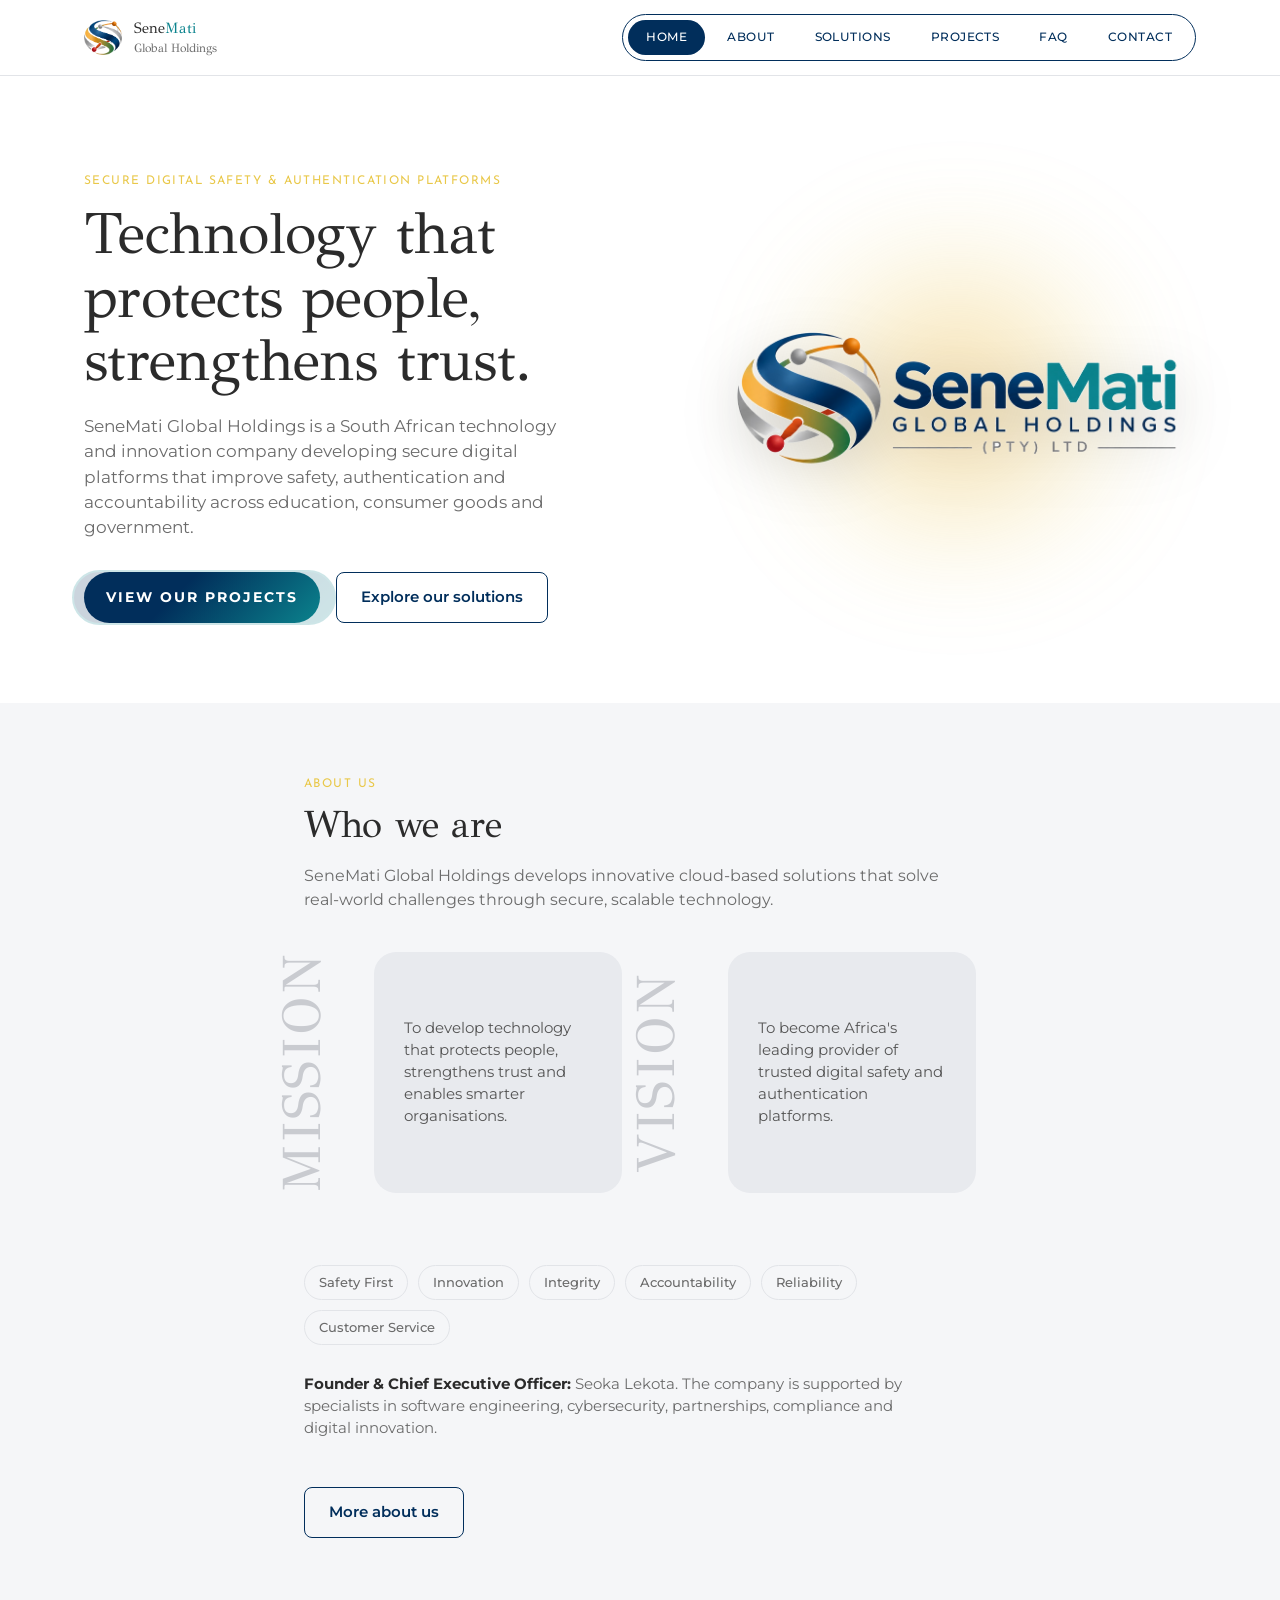
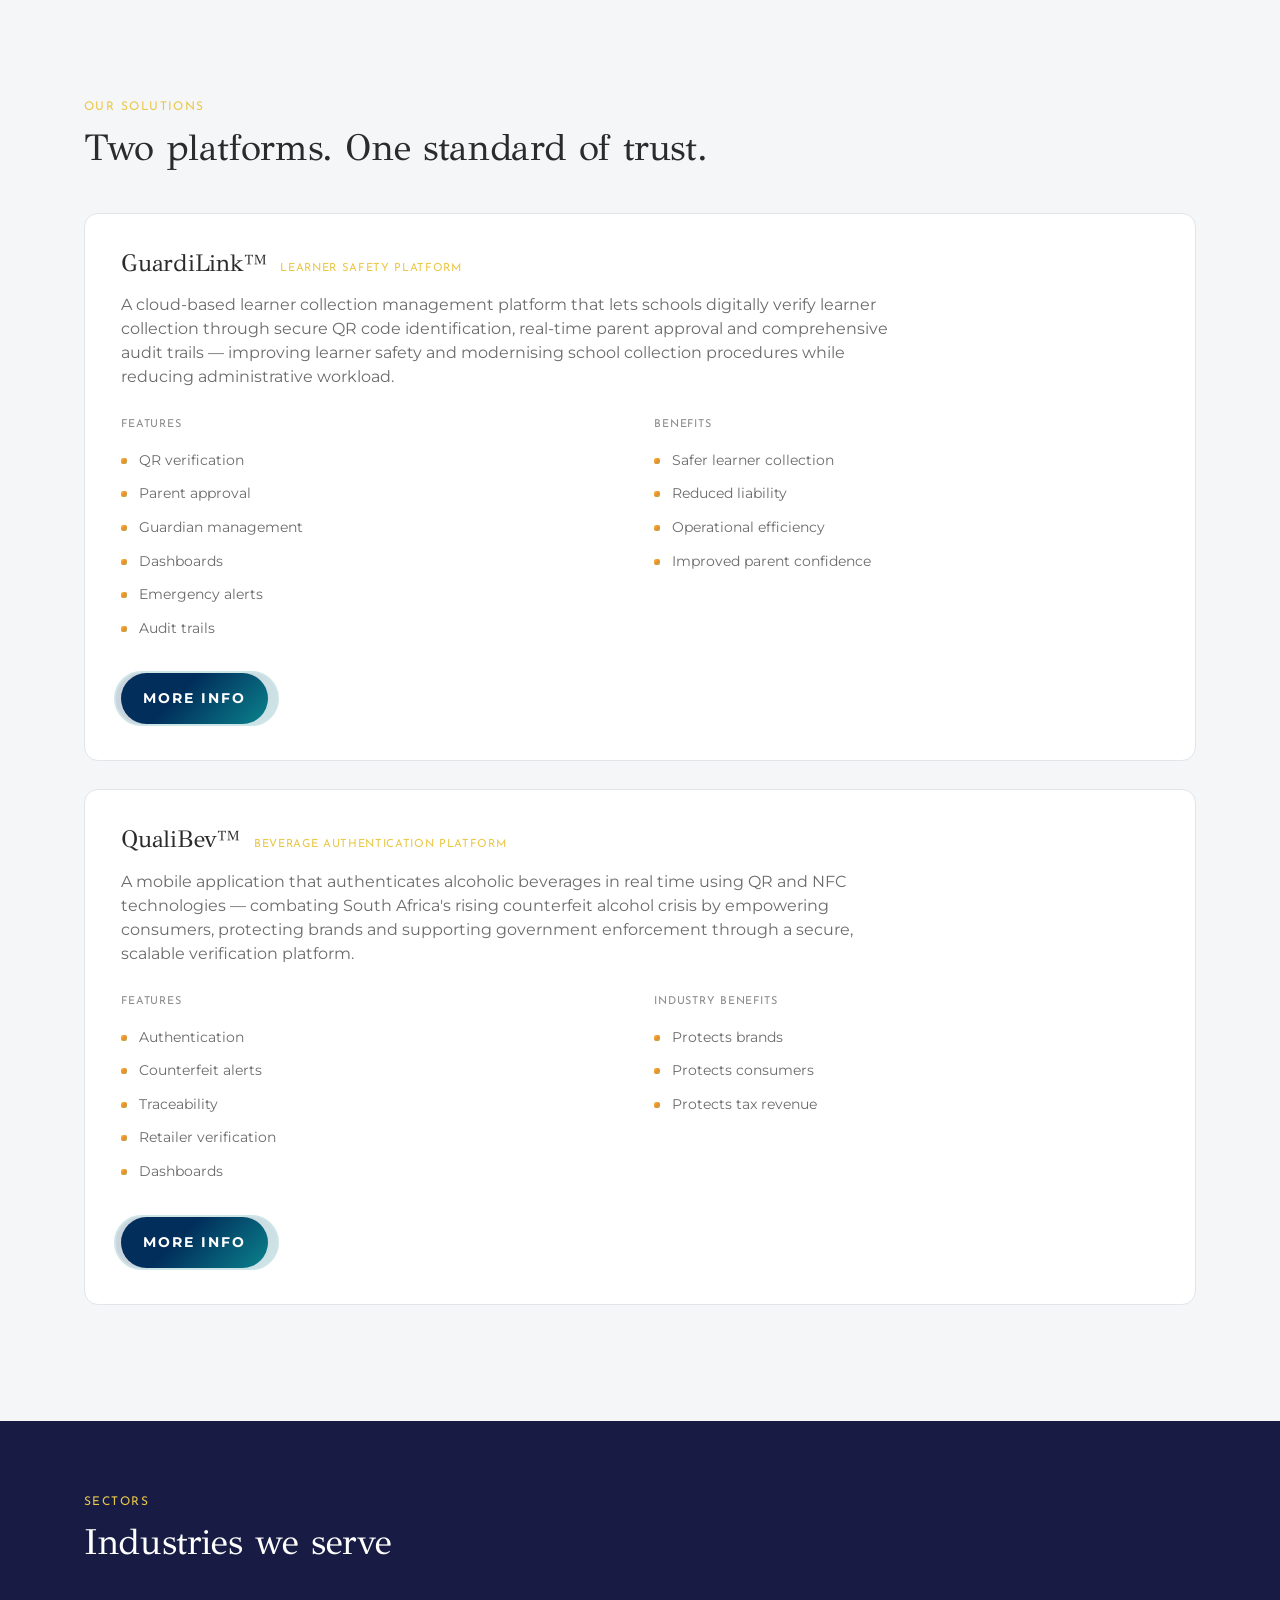
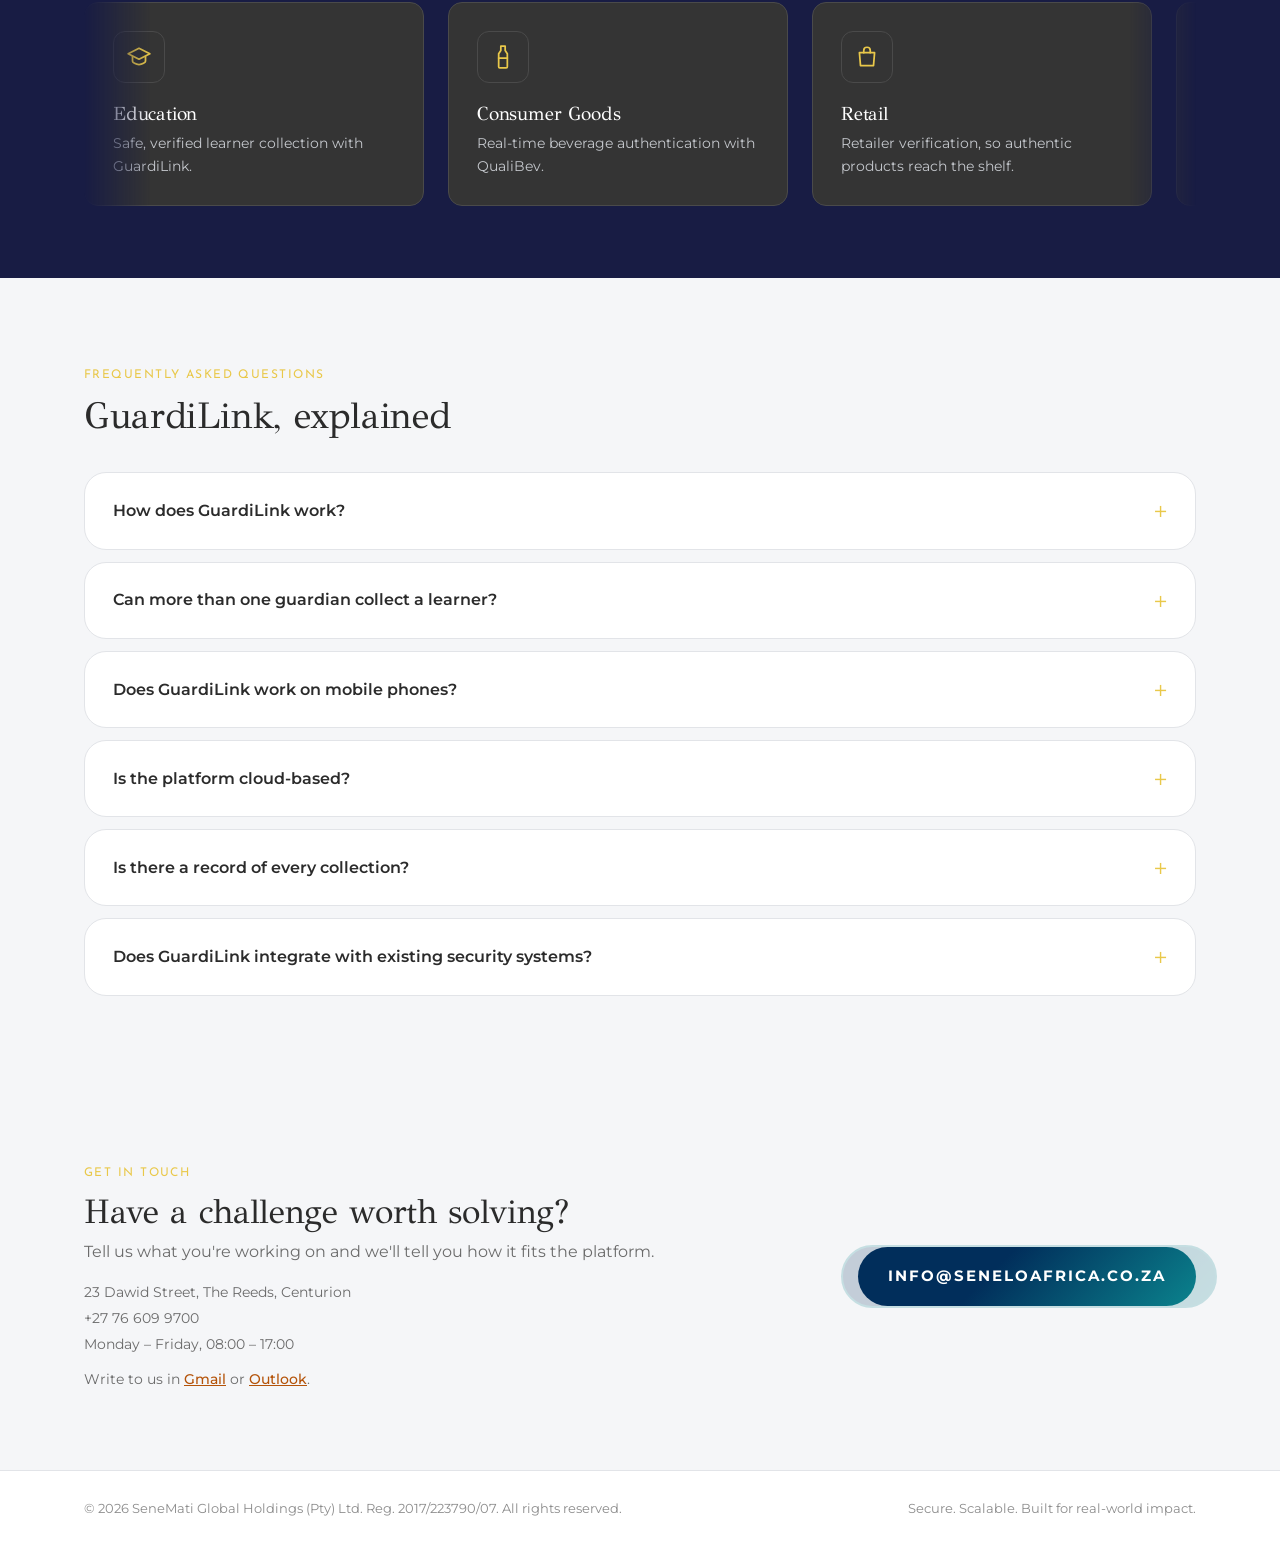
==== commit 24ce51e9: "Rebrand to SeneMati, new logos, navy buttons, GuardiLink page redesign" ====
--- a/index.html
+++ b/index.html
@@ -7,7 +7,7 @@
   <meta name="description" content="SeneMati Global Holdings develops innovative cloud-based solutions — including GuardiLink and QualiBev — that solve real-world challenges through secure, scalable technology." />
   <link rel="preconnect" href="https://fonts.googleapis.com">
   <link rel="preconnect" href="https://fonts.gstatic.com" crossorigin>
-  <link href="https://fonts.googleapis.com/css2?family=Space+Grotesk:wght@400;500;600;700&family=Inter:wght@400;500;600&family=IBM+Plex+Mono:wght@500&display=swap" rel="stylesheet">
+  <link href="https://fonts.googleapis.com/css2?family=GFS+Didot&family=Josefin+Sans:wght@400;600;700&family=Montserrat:wght@300;400;500;600;700&display=swap" rel="stylesheet">
   <link rel="stylesheet" href="css/style.css" />
 </head>
 <body>
--- a/css/style.css
+++ b/css/style.css
@@ -18,10 +18,14 @@
 
   --gradient-facet: linear-gradient(135deg, var(--color-gold), var(--color-orange) 50%, var(--color-olive) 100%);
 
-  /* Type */
+   /* Type */
+  --font-display: 'GFS Didot', serif;          /* headings */
+  --font-body: 'Montserrat', sans-serif;       /* body text, buttons, nav */
+  --font-mono: 'Josefin Sans', sans-serif;     /* small uppercase labels */
+  /* previous fonts, to revert:
   --font-display: 'Space Grotesk', sans-serif;
   --font-body: 'Inter', sans-serif;
-  --font-mono: 'IBM Plex Mono', monospace;
+  --font-mono: 'IBM Plex Mono', monospace; */
 
   /* Layout */
   --max-width: 1160px;
@@ -1016,10 +1020,10 @@
 }
 
 /* =========================================================
-   INDUSTRIES — dark band, continuously scrolling strip
+   INDUSTRIES — dark band, continuously scrolling strip #2B2B2B;
    ========================================================= */
 .industries {
-  background: #2B2B2B;
+  background: #181c44;
   padding: 72px 0;
 }
 
@@ -1333,4 +1337,6 @@
 .site-nav a.nav-active:hover {
   background: var(--color-navy);
   color: #FFFFFF;
-}+}
+/* Font change: GFS Didot has only one weight, so never fake a bold. Delete this block if you revert the fonts. */
+html { font-synthesis: none; }
